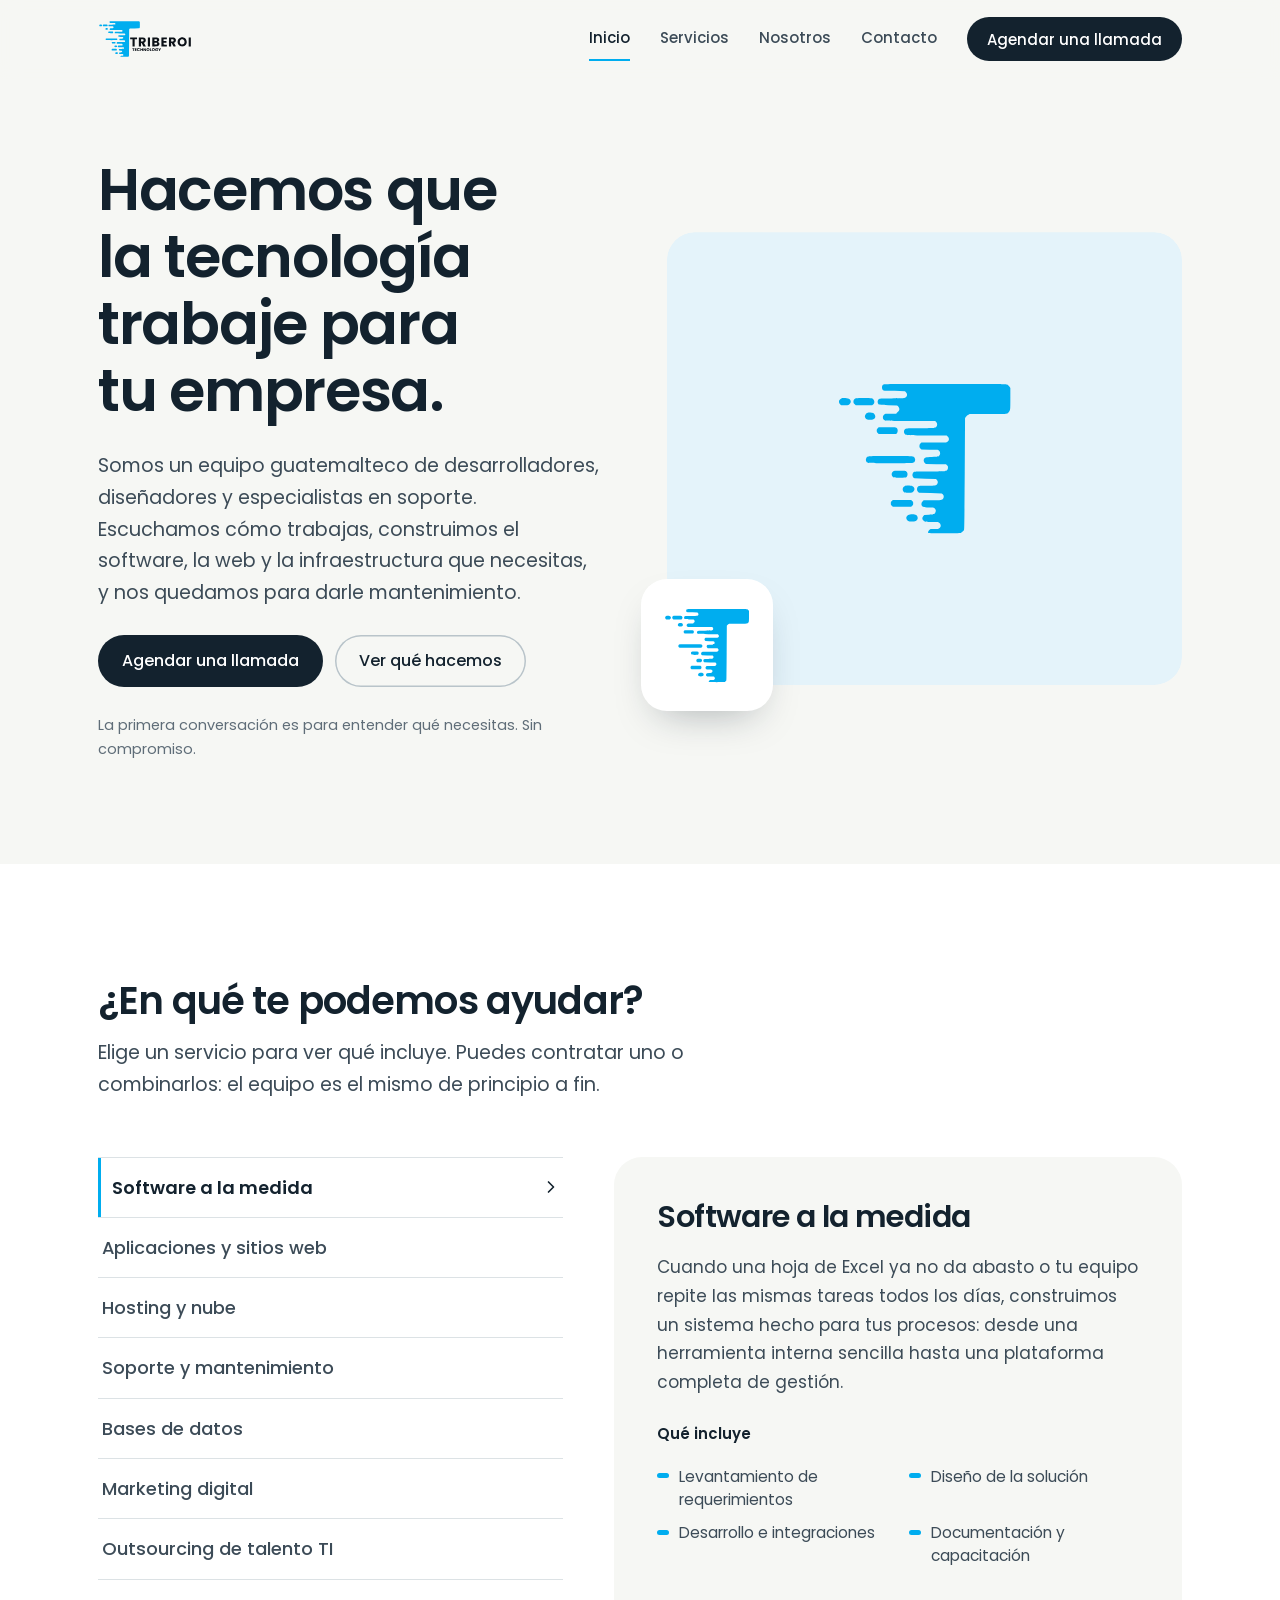
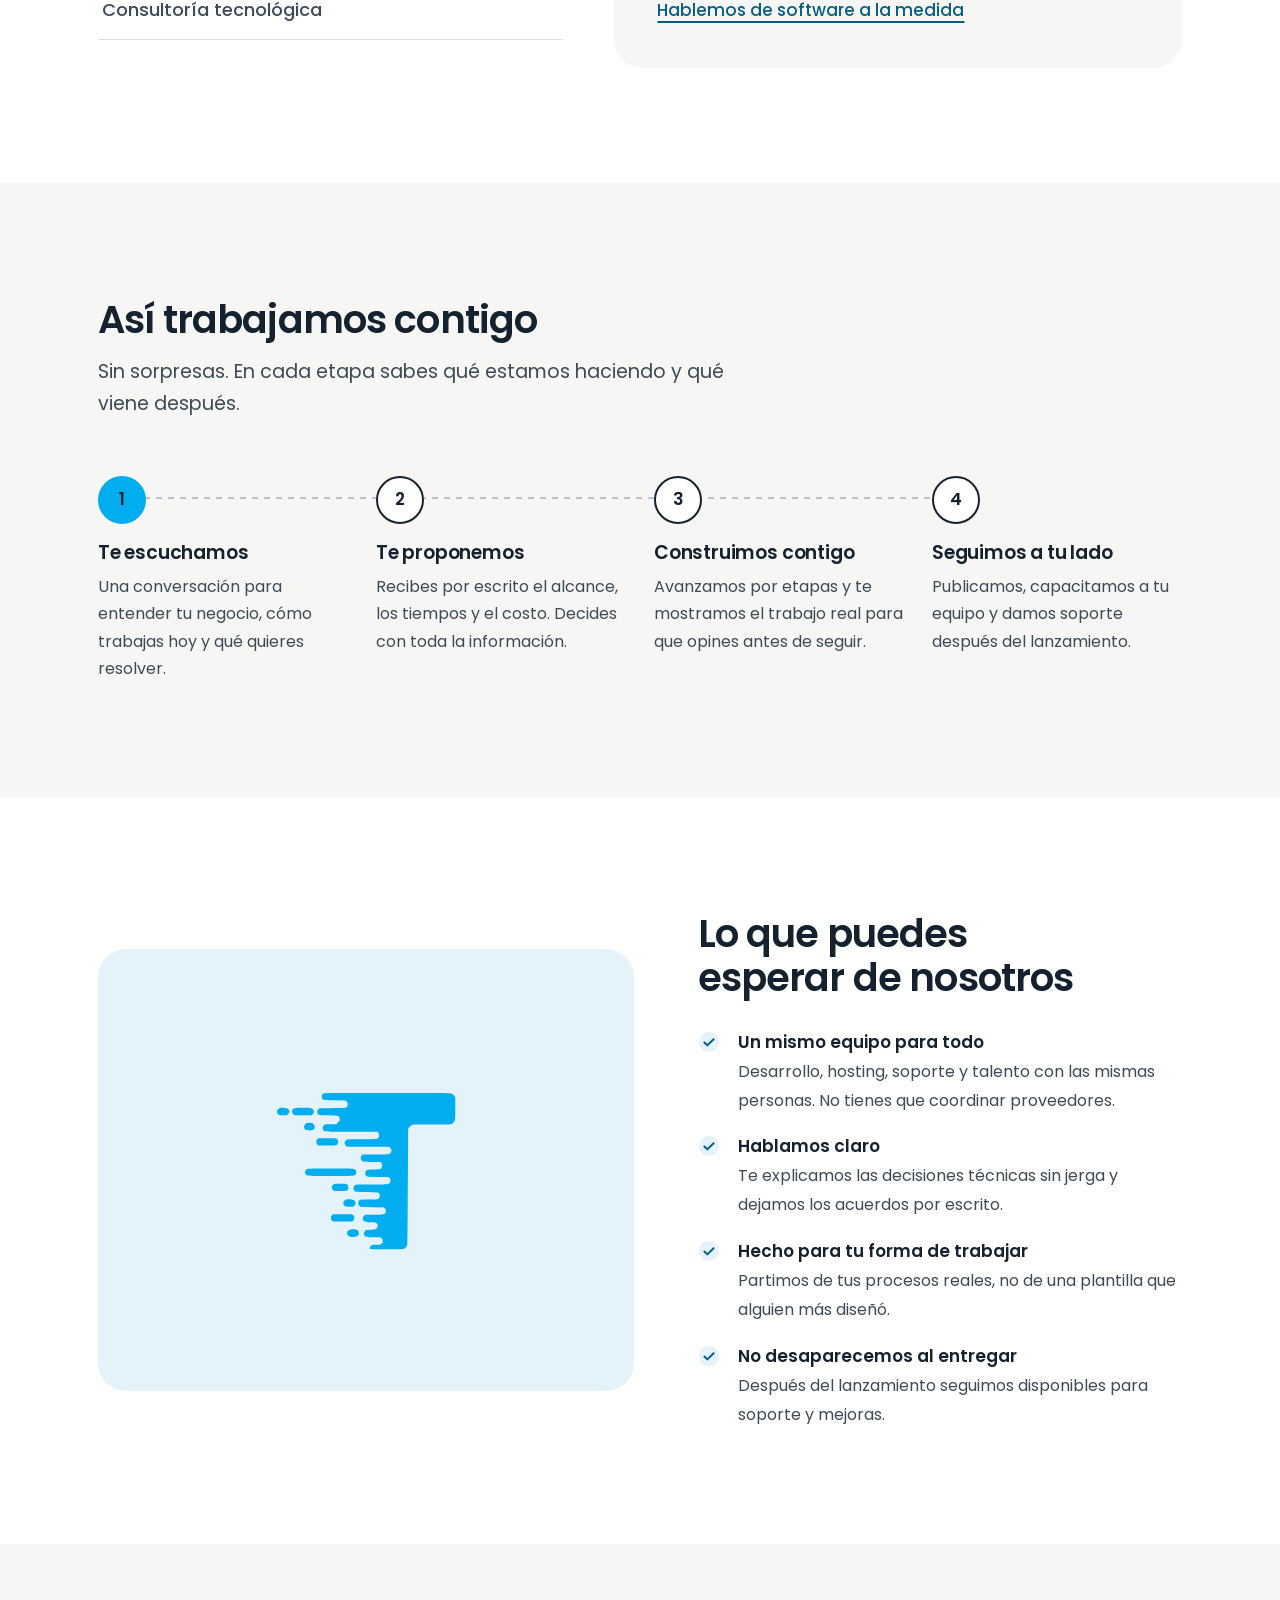
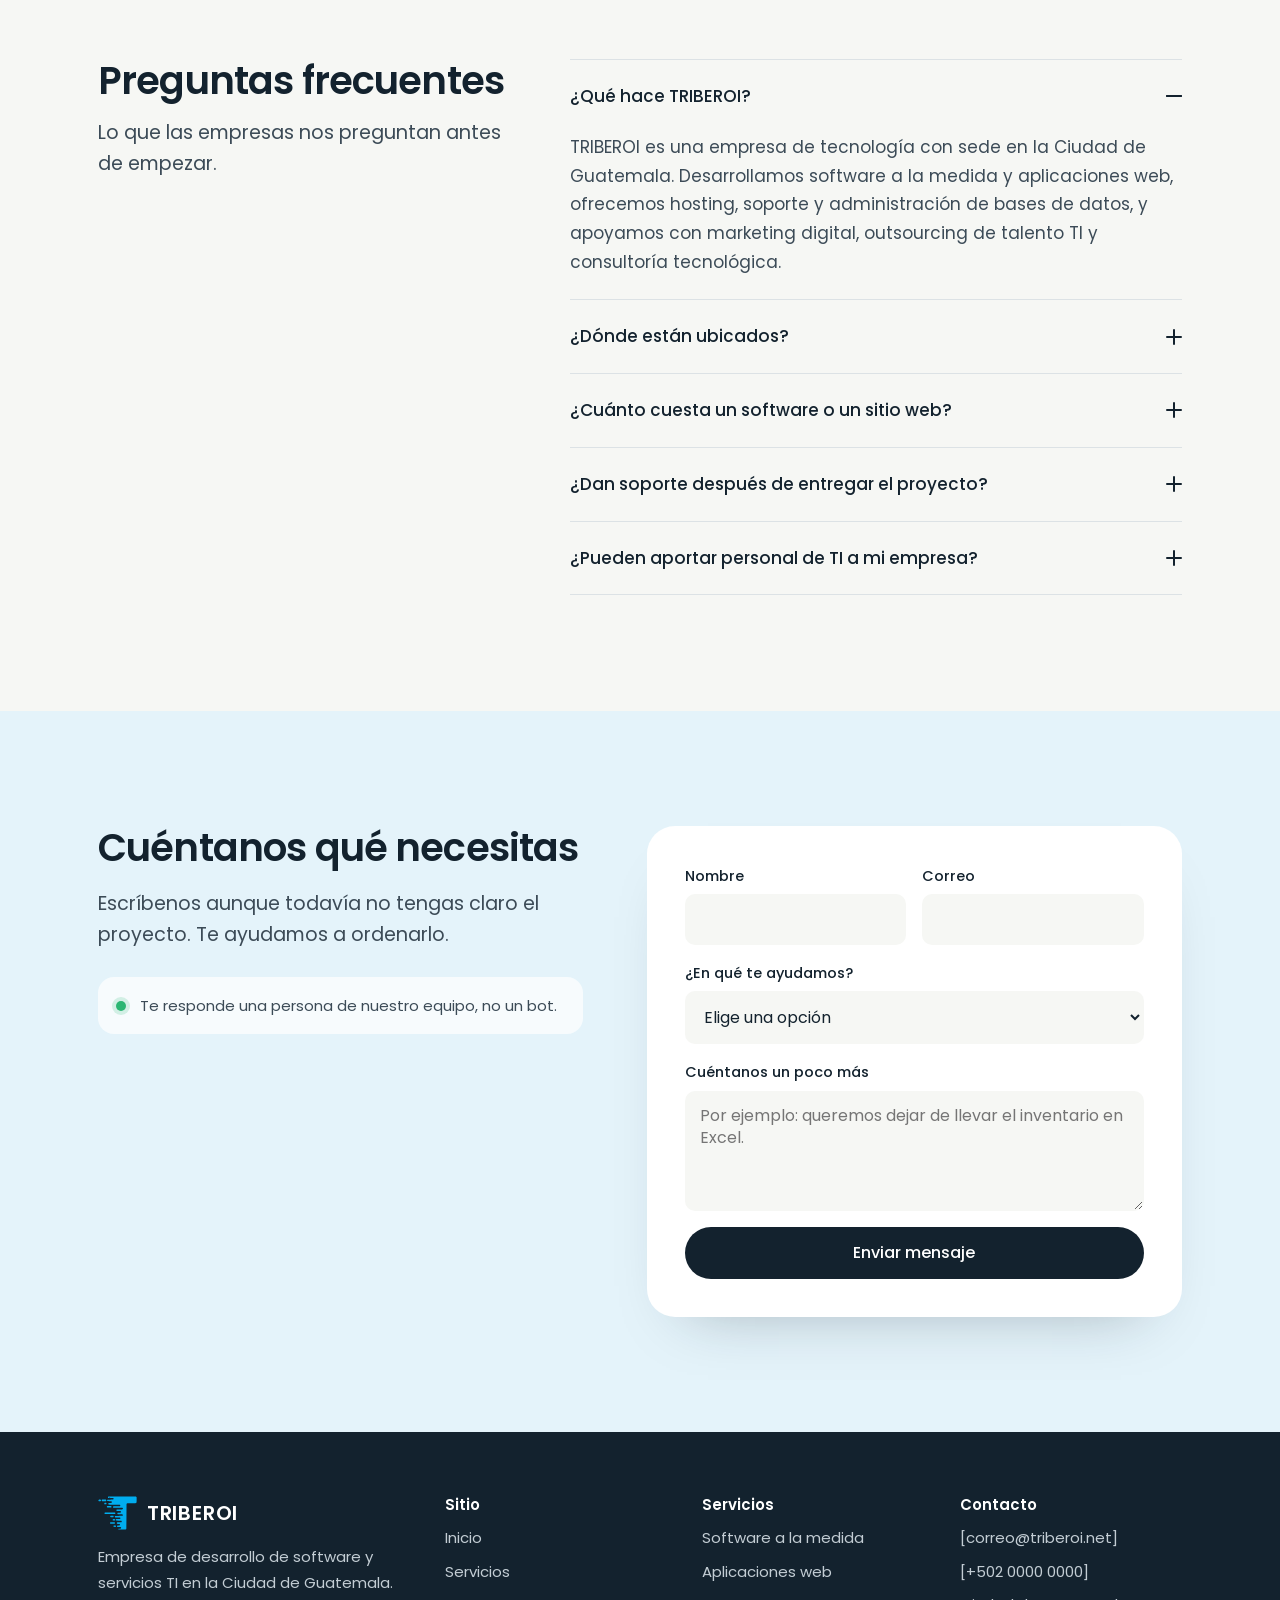
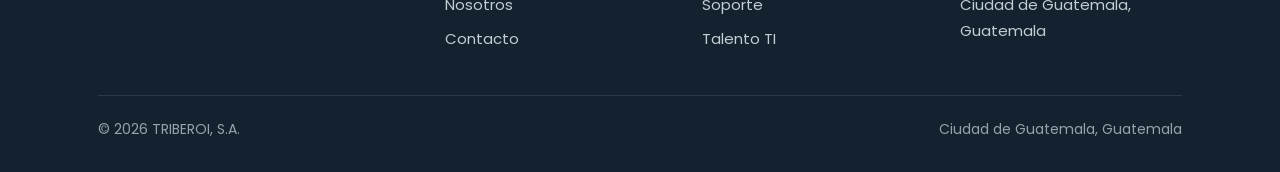
==== index.html @ c134e934 "Sitio TRIBEROI v4 Co-Authored-By: Claude Opus 5.5 <noreply@anthropic.com> Claude-Session: https://cl" ====
<!doctype html>
<html lang="es-GT">
<head>
<meta charset="utf-8">
<meta name="viewport" content="width=device-width, initial-scale=1, viewport-fit=cover">
<title>TRIBEROI | Desarrollo de software y servicios TI en Guatemala</title>
<meta name="description" content="TRIBEROI es una empresa de tecnología en Guatemala: software a la medida, aplicaciones y sitios web, hosting, soporte, bases de datos, marketing digital y talento TI.">
<link rel="canonical" href="https://www.triberoi.net/">
<meta name="robots" content="index, follow, max-image-preview:large">
<meta name="geo.region" content="GT-GU"><meta name="geo.placename" content="Ciudad de Guatemala">
<meta property="og:type" content="website"><meta property="og:locale" content="es_GT"><meta property="og:site_name" content="TRIBEROI Technology">
<meta property="og:title" content="TRIBEROI | Desarrollo de software y servicios TI en Guatemala"><meta property="og:description" content="TRIBEROI es una empresa de tecnología en Guatemala: software a la medida, aplicaciones y sitios web, hosting, soporte, bases de datos, marketing digital y talento TI."><meta property="og:url" content="https://www.triberoi.net/">
<meta property="og:image" content="https://www.triberoi.net/assets/simbolo.svg">
<meta name="twitter:card" content="summary_large_image">
<meta name="theme-color" content="#F6F7F4">
<link rel="icon" type="image/svg+xml" href="/assets/simbolo.svg">
<link rel="preconnect" href="https://fonts.googleapis.com"><link rel="preconnect" href="https://fonts.gstatic.com" crossorigin>
<link href="https://fonts.googleapis.com/css2?family=Poppins:wght@400;500;600&display=swap" rel="stylesheet">
<link rel="stylesheet" href="/assets/styles.css">
<script type="application/ld+json">
{"@context":"https://schema.org","@graph":[{"@type":["Organization","ProfessionalService"],"@id":"https://www.triberoi.net/#organizacion","name":"TRIBEROI Technology","legalName":"TRIBEROI, S.A.","url":"https://www.triberoi.net/","logo":"https://www.triberoi.net/assets/simbolo.svg","description":"Empresa guatemalteca de tecnología: desarrollo de software a la medida, aplicaciones y sitios web, hosting, soporte, bases de datos, marketing digital, outsourcing de talento TI y consultoría tecnológica.","foundingDate":"2026-04-28","address":{"@type":"PostalAddress","addressLocality":"Ciudad de Guatemala","addressRegion":"Guatemala","addressCountry":"GT"},"geo":{"@type":"GeoCoordinates","latitude":14.6349,"longitude":-90.5069},"areaServed":[{"@type":"Country","name":"Guatemala"}],"knowsLanguage":["es","en"],"hasOfferCatalog":{"@type":"OfferCatalog","name":"Servicios de tecnología","itemListElement":[{"@type":"Offer","itemOffered":{"@type":"Service","name":"Software a la medida","url":"https://www.triberoi.net/servicios#software","areaServed":"GT"}},{"@type":"Offer","itemOffered":{"@type":"Service","name":"Aplicaciones y sitios web","url":"https://www.triberoi.net/servicios#web","areaServed":"GT"}},{"@type":"Offer","itemOffered":{"@type":"Service","name":"Hosting y nube","url":"https://www.triberoi.net/servicios#hosting","areaServed":"GT"}},{"@type":"Offer","itemOffered":{"@type":"Service","name":"Soporte y mantenimiento","url":"https://www.triberoi.net/servicios#soporte","areaServed":"GT"}},{"@type":"Offer","itemOffered":{"@type":"Service","name":"Bases de datos","url":"https://www.triberoi.net/servicios#datos","areaServed":"GT"}},{"@type":"Offer","itemOffered":{"@type":"Service","name":"Marketing digital","url":"https://www.triberoi.net/servicios#marketing","areaServed":"GT"}},{"@type":"Offer","itemOffered":{"@type":"Service","name":"Outsourcing de talento TI","url":"https://www.triberoi.net/servicios#talento","areaServed":"GT"}},{"@type":"Offer","itemOffered":{"@type":"Service","name":"Consultoría tecnológica","url":"https://www.triberoi.net/servicios#consultoria","areaServed":"GT"}}]}},{"@type":"WebSite","@id":"https://www.triberoi.net/#sitio","url":"https://www.triberoi.net/","name":"TRIBEROI Technology","inLanguage":"es-GT","publisher":{"@id":"https://www.triberoi.net/#organizacion"}},{"@type":"FAQPage","mainEntity":[{"@type":"Question","name":"¿Qué hace TRIBEROI?","acceptedAnswer":{"@type":"Answer","text":"TRIBEROI es una empresa de tecnología con sede en la Ciudad de Guatemala. Desarrollamos software a la medida y aplicaciones web, ofrecemos hosting, soporte y administración de bases de datos, y apoyamos con marketing digital, outsourcing de talento TI y consultoría tecnológica."}},{"@type":"Question","name":"¿Dónde están ubicados?","acceptedAnswer":{"@type":"Answer","text":"Nuestra sede está en la Ciudad de Guatemala. Trabajamos de forma presencial y remota."}},{"@type":"Question","name":"¿Cuánto cuesta un software o un sitio web?","acceptedAnswer":{"@type":"Answer","text":"Depende de lo que necesites. Después de una primera conversación te enviamos una propuesta por escrito con alcance, tiempos y costo, antes de empezar cualquier trabajo."}},{"@type":"Question","name":"¿Dan soporte después de entregar el proyecto?","acceptedAnswer":{"@type":"Answer","text":"Sí. Ofrecemos soporte técnico, actualizaciones de seguridad, corrección de errores y mejoras continuas después del lanzamiento."}},{"@type":"Question","name":"¿Pueden aportar personal de TI a mi empresa?","acceptedAnswer":{"@type":"Answer","text":"Sí. Reclutamos, capacitamos y administramos profesionales de tecnología que se integran a tu equipo, por proyecto o de forma continua."}}]}]}
</script>
</head>
<body>
<a class="skip" href="#contenido">Saltar al contenido</a>
<header class="top">
  <div class="wrap">
    <a class="brand" href="/" aria-label="TRIBEROI, ir al inicio"><img src="/assets/logo.svg" alt="TRIBEROI Technology" width="101" height="38"></a>
    <button class="menu-btn" id="menuBtn" aria-expanded="false" aria-controls="nav" aria-label="Abrir menú"><svg width="22" height="22" viewBox="0 0 24 24" fill="none" stroke="currentColor" stroke-width="2" stroke-linecap="round" aria-hidden="true"><line x1="3" y1="7" x2="21" y2="7"/><line x1="3" y1="12" x2="21" y2="12"/><line x1="3" y1="17" x2="21" y2="17"/></svg></button>
    <nav class="nav" id="nav" aria-label="Principal">
      <a href="/" aria-current="page">Inicio</a><a href="/servicios">Servicios</a><a href="/nosotros">Nosotros</a><a href="/contacto">Contacto</a>
      <a class="btn btn-ink" href="/contacto">Agendar una llamada</a>
    </nav>
  </div>
</header>
<main id="contenido">

<section class="hero">
  <div class="wrap">
    <div class="hero-copy">
      <h1>Hacemos que la tecnología trabaje para tu empresa.</h1>
      <p class="lead">Somos un equipo guatemalteco de desarrolladores, diseñadores y especialistas en soporte. Escuchamos cómo trabajas, construimos el software, la web y la infraestructura que necesitas, y nos quedamos para darle mantenimiento.</p>
      <div class="actions"><a class="btn btn-ink" href="/contacto">Agendar una llamada</a><a class="btn btn-ghost" href="#servicios">Ver qué hacemos</a></div>
      <p class="hero-note">La primera conversación es para entender qué necesitas. Sin compromiso.</p>
    </div>
    <div class="hero-visual">
      <div class="photo"><img src="https://unsplash.com/photos/YyJNda7nsPo/download?w=1400" alt="Equipo de trabajo conversando alrededor de una mesa en una oficina" width="1400" height="1232" fetchpriority="high"></div>
      <div class="badge-t" aria-hidden="true"><img src="/assets/simbolo.svg" alt="" width="86" height="75"></div>
    </div>
  </div>
</section>

<section class="white" id="servicios">
  <div class="wrap">
    <div class="sec-head"><h2>¿En qué te podemos ayudar?</h2><p class="lead">Elige un servicio para ver qué incluye. Puedes contratar uno o combinarlos: el equipo es el mismo de principio a fin.</p></div>
    <div class="explorer">
      <ul class="svc-list" role="tablist" aria-label="Servicios" aria-orientation="vertical"><li><button role="tab" id="tab-software" aria-controls="panel-software" aria-selected="true" tabindex="0">Software a la medida<svg class="chev" viewBox="0 0 24 24" fill="none" stroke="currentColor" stroke-width="2" stroke-linecap="round" stroke-linejoin="round" aria-hidden="true"><polyline points="9 6 15 12 9 18"/></svg></button></li><li><button role="tab" id="tab-web" aria-controls="panel-web" aria-selected="false" tabindex="-1">Aplicaciones y sitios web<svg class="chev" viewBox="0 0 24 24" fill="none" stroke="currentColor" stroke-width="2" stroke-linecap="round" stroke-linejoin="round" aria-hidden="true"><polyline points="9 6 15 12 9 18"/></svg></button></li><li><button role="tab" id="tab-hosting" aria-controls="panel-hosting" aria-selected="false" tabindex="-1">Hosting y nube<svg class="chev" viewBox="0 0 24 24" fill="none" stroke="currentColor" stroke-width="2" stroke-linecap="round" stroke-linejoin="round" aria-hidden="true"><polyline points="9 6 15 12 9 18"/></svg></button></li><li><button role="tab" id="tab-soporte" aria-controls="panel-soporte" aria-selected="false" tabindex="-1">Soporte y mantenimiento<svg class="chev" viewBox="0 0 24 24" fill="none" stroke="currentColor" stroke-width="2" stroke-linecap="round" stroke-linejoin="round" aria-hidden="true"><polyline points="9 6 15 12 9 18"/></svg></button></li><li><button role="tab" id="tab-datos" aria-controls="panel-datos" aria-selected="false" tabindex="-1">Bases de datos<svg class="chev" viewBox="0 0 24 24" fill="none" stroke="currentColor" stroke-width="2" stroke-linecap="round" stroke-linejoin="round" aria-hidden="true"><polyline points="9 6 15 12 9 18"/></svg></button></li><li><button role="tab" id="tab-marketing" aria-controls="panel-marketing" aria-selected="false" tabindex="-1">Marketing digital<svg class="chev" viewBox="0 0 24 24" fill="none" stroke="currentColor" stroke-width="2" stroke-linecap="round" stroke-linejoin="round" aria-hidden="true"><polyline points="9 6 15 12 9 18"/></svg></button></li><li><button role="tab" id="tab-talento" aria-controls="panel-talento" aria-selected="false" tabindex="-1">Outsourcing de talento TI<svg class="chev" viewBox="0 0 24 24" fill="none" stroke="currentColor" stroke-width="2" stroke-linecap="round" stroke-linejoin="round" aria-hidden="true"><polyline points="9 6 15 12 9 18"/></svg></button></li><li><button role="tab" id="tab-consultoria" aria-controls="panel-consultoria" aria-selected="false" tabindex="-1">Consultoría tecnológica<svg class="chev" viewBox="0 0 24 24" fill="none" stroke="currentColor" stroke-width="2" stroke-linecap="round" stroke-linejoin="round" aria-hidden="true"><polyline points="9 6 15 12 9 18"/></svg></button></li></ul>
      <div><div class="svc-panel" role="tabpanel" id="panel-software" aria-labelledby="tab-software">
          <h3>Software a la medida</h3><p>Cuando una hoja de Excel ya no da abasto o tu equipo repite las mismas tareas todos los días, construimos un sistema hecho para tus procesos: desde una herramienta interna sencilla hasta una plataforma completa de gestión.</p>
          <p class="inc-title">Qué incluye</p><ul><li>Levantamiento de requerimientos</li><li>Diseño de la solución</li><li>Desarrollo e integraciones</li><li>Documentación y capacitación</li></ul>
          <p class="panel-foot"><a class="textlink" href="/contacto?servicio=software">Hablemos de software a la medida</a></p>
        </div><div class="svc-panel" role="tabpanel" id="panel-web" aria-labelledby="tab-web" hidden>
          <h3>Aplicaciones y sitios web</h3><p>Diseñamos y desarrollamos sitios corporativos, portales para tus clientes y aplicaciones web que se ven bien en cualquier dispositivo y que tu equipo puede actualizar sin depender de nadie.</p>
          <p class="inc-title">Qué incluye</p><ul><li>Diseño de experiencia e interfaz</li><li>Sitios corporativos y landing pages</li><li>Portales y aplicaciones web</li><li>Velocidad y SEO técnico</li></ul>
          <p class="panel-foot"><a class="textlink" href="/contacto?servicio=web">Hablemos de tu sitio o aplicación</a></p>
        </div><div class="svc-panel" role="tabpanel" id="panel-hosting" aria-labelledby="tab-hosting" hidden>
          <h3>Hosting y nube</h3><p>Nos encargamos de que tu sitio y tus sistemas estén siempre disponibles: los alojamos en infraestructura confiable, hacemos respaldos automáticos y vigilamos que todo funcione.</p>
          <p class="inc-title">Qué incluye</p><ul><li>Hosting de sitios y aplicaciones</li><li>Dominios y certificados SSL</li><li>Respaldos programados</li><li>Monitoreo de disponibilidad</li></ul>
          <p class="panel-foot"><a class="textlink" href="/contacto?servicio=hosting">Hablemos de hosting y nube</a></p>
        </div><div class="svc-panel" role="tabpanel" id="panel-soporte" aria-labelledby="tab-soporte" hidden>
          <h3>Soporte y mantenimiento</h3><p>Mantenemos tu tecnología al día y resolvemos los problemas antes de que frenen tu operación. Cuando nos escribes, te contesta una persona que ya conoce tu sistema.</p>
          <p class="inc-title">Qué incluye</p><ul><li>Soporte técnico</li><li>Actualizaciones de seguridad</li><li>Corrección de errores</li><li>Mejoras continuas</li></ul>
          <p class="panel-foot"><a class="textlink" href="/contacto?servicio=soporte">Hablemos de soporte y mantenimiento</a></p>
        </div><div class="svc-panel" role="tabpanel" id="panel-datos" aria-labelledby="tab-datos" hidden>
          <h3>Bases de datos</h3><p>Diseñamos, migramos y cuidamos tus bases de datos para que la información de tu empresa esté completa, segura y lista cuando la necesitas.</p>
          <p class="inc-title">Qué incluye</p><ul><li>Diseño y modelado</li><li>Migraciones</li><li>Optimización de rendimiento</li><li>Respaldos y control de acceso</li></ul>
          <p class="panel-foot"><a class="textlink" href="/contacto?servicio=datos">Hablemos de bases de datos</a></p>
        </div><div class="svc-panel" role="tabpanel" id="panel-marketing" aria-labelledby="tab-marketing" hidden>
          <h3>Marketing digital</h3><p>Te ayudamos a que tu empresa se vea y se encuentre en internet: definimos la estrategia, lanzamos campañas en redes y buscadores, y medimos qué funciona.</p>
          <p class="inc-title">Qué incluye</p><ul><li>Estrategia digital</li><li>Campañas en redes y buscadores</li><li>Medición y analítica</li><li>Contenido para web y redes</li></ul>
          <p class="panel-foot"><a class="textlink" href="/contacto?servicio=marketing">Hablemos de marketing digital</a></p>
        </div><div class="svc-panel" role="tabpanel" id="panel-talento" aria-labelledby="tab-talento" hidden>
          <h3>Outsourcing de talento TI</h3><p>Si necesitas más manos técnicas, reclutamos, capacitamos y administramos profesionales de TI que trabajan con tu equipo, por proyecto o de forma continua.</p>
          <p class="inc-title">Qué incluye</p><ul><li>Reclutamiento y selección</li><li>Contratación y administración</li><li>Equipos dedicados por proyecto</li><li>Capacitación técnica</li></ul>
          <p class="panel-foot"><a class="textlink" href="/contacto?servicio=talento">Hablemos de talento TI</a></p>
        </div><div class="svc-panel" role="tabpanel" id="panel-consultoria" aria-labelledby="tab-consultoria" hidden>
          <h3>Consultoría tecnológica</h3><p>Antes de comprar una herramienta o arrancar un proyecto, revisamos contigo cómo estás hoy y te recomendamos la ruta que más conviene a tu negocio, sin venderte lo que no necesitas.</p>
          <p class="inc-title">Qué incluye</p><ul><li>Diagnóstico tecnológico</li><li>Hoja de ruta</li><li>Selección de herramientas</li><li>Acompañamiento en la implementación</li></ul>
          <p class="panel-foot"><a class="textlink" href="/contacto?servicio=consultoria">Hablemos de consultoría tecnológica</a></p>
        </div></div>
    </div>
  </div>
</section>

<section>
  <div class="wrap">
    <div class="sec-head"><h2>Así trabajamos contigo</h2><p class="lead">Sin sorpresas. En cada etapa sabes qué estamos haciendo y qué viene después.</p></div>
    <ol class="steps">
      <li><h3>Te escuchamos</h3><p>Una conversación para entender tu negocio, cómo trabajas hoy y qué quieres resolver.</p></li>
      <li><h3>Te proponemos</h3><p>Recibes por escrito el alcance, los tiempos y el costo. Decides con toda la información.</p></li>
      <li><h3>Construimos contigo</h3><p>Avanzamos por etapas y te mostramos el trabajo real para que opines antes de seguir.</p></li>
      <li><h3>Seguimos a tu lado</h3><p>Publicamos, capacitamos a tu equipo y damos soporte después del lanzamiento.</p></li>
    </ol>
  </div>
</section>

<section class="white">
  <div class="wrap people">
    <div class="photo"><img src="https://unsplash.com/photos/s8PUvwNMqfw/download?w=1400" alt="Personas trabajando juntas con sus laptops en una mesa" width="1400" height="1155" loading="lazy"></div>
    <div class="promise">
      <h2>Lo que puedes esperar de nosotros</h2>
      <ul>
        <li><svg width="22" height="22" viewBox="0 0 24 24" fill="none" aria-hidden="true"><circle cx="12" cy="12" r="11" fill="#E4F3FA"/><path d="M7 12.5l3.2 3.2L17 9" stroke="#075E83" stroke-width="2.2" stroke-linecap="round" stroke-linejoin="round"/></svg><div><b>Un mismo equipo para todo</b><span>Desarrollo, hosting, soporte y talento con las mismas personas. No tienes que coordinar proveedores.</span></div></li>
        <li><svg width="22" height="22" viewBox="0 0 24 24" fill="none" aria-hidden="true"><circle cx="12" cy="12" r="11" fill="#E4F3FA"/><path d="M7 12.5l3.2 3.2L17 9" stroke="#075E83" stroke-width="2.2" stroke-linecap="round" stroke-linejoin="round"/></svg><div><b>Hablamos claro</b><span>Te explicamos las decisiones técnicas sin jerga y dejamos los acuerdos por escrito.</span></div></li>
        <li><svg width="22" height="22" viewBox="0 0 24 24" fill="none" aria-hidden="true"><circle cx="12" cy="12" r="11" fill="#E4F3FA"/><path d="M7 12.5l3.2 3.2L17 9" stroke="#075E83" stroke-width="2.2" stroke-linecap="round" stroke-linejoin="round"/></svg><div><b>Hecho para tu forma de trabajar</b><span>Partimos de tus procesos reales, no de una plantilla que alguien más diseñó.</span></div></li>
        <li><svg width="22" height="22" viewBox="0 0 24 24" fill="none" aria-hidden="true"><circle cx="12" cy="12" r="11" fill="#E4F3FA"/><path d="M7 12.5l3.2 3.2L17 9" stroke="#075E83" stroke-width="2.2" stroke-linecap="round" stroke-linejoin="round"/></svg><div><b>No desaparecemos al entregar</b><span>Después del lanzamiento seguimos disponibles para soporte y mejoras.</span></div></li>
      </ul>
    </div>
  </div>
</section>

<section>
  <div class="wrap faq">
    <div class="sec-head" style="margin-bottom:0"><h2>Preguntas frecuentes</h2><p class="lead">Lo que las empresas nos preguntan antes de empezar.</p></div>
    <div class="faq-list"><details open><summary>¿Qué hace TRIBEROI?<span class="pm" aria-hidden="true"></span></summary><p>TRIBEROI es una empresa de tecnología con sede en la Ciudad de Guatemala. Desarrollamos software a la medida y aplicaciones web, ofrecemos hosting, soporte y administración de bases de datos, y apoyamos con marketing digital, outsourcing de talento TI y consultoría tecnológica.</p></details><details><summary>¿Dónde están ubicados?<span class="pm" aria-hidden="true"></span></summary><p>Nuestra sede está en la Ciudad de Guatemala. Trabajamos de forma presencial y remota.</p></details><details><summary>¿Cuánto cuesta un software o un sitio web?<span class="pm" aria-hidden="true"></span></summary><p>Depende de lo que necesites. Después de una primera conversación te enviamos una propuesta por escrito con alcance, tiempos y costo, antes de empezar cualquier trabajo.</p></details><details><summary>¿Dan soporte después de entregar el proyecto?<span class="pm" aria-hidden="true"></span></summary><p>Sí. Ofrecemos soporte técnico, actualizaciones de seguridad, corrección de errores y mejoras continuas después del lanzamiento.</p></details><details><summary>¿Pueden aportar personal de TI a mi empresa?<span class="pm" aria-hidden="true"></span></summary><p>Sí. Reclutamos, capacitamos y administramos profesionales de tecnología que se integran a tu equipo, por proyecto o de forma continua.</p></details></div>
  </div>
</section>

<section class="skyband">
  <div class="wrap contact">
    <div class="contact-copy">
      <h2>Cuéntanos qué necesitas</h2>
      <p class="lead">Escríbenos aunque todavía no tengas claro el proyecto. Te ayudamos a ordenarlo.</p>
      <div class="person-note"><i class="dot" aria-hidden="true"></i><span>Te responde una persona de nuestro equipo, no un bot.</span></div>
    </div>
    <form data-form novalidate>
      <div class="field"><label for="h-nombre">Nombre</label><input id="h-nombre" name="nombre" type="text" autocomplete="name" required></div>
      <div class="field"><label for="h-correo">Correo</label><input id="h-correo" name="correo" type="email" autocomplete="email" required></div>
      
      <div class="field full"><label for="h-servicio">¿En qué te ayudamos?</label><select id="h-servicio" name="servicio"><option value="">Elige una opción</option><option value="software">Software a la medida</option><option value="web">Aplicaciones y sitios web</option><option value="hosting">Hosting y nube</option><option value="soporte">Soporte y mantenimiento</option><option value="datos">Bases de datos</option><option value="marketing">Marketing digital</option><option value="talento">Outsourcing de talento TI</option><option value="consultoria">Consultoría tecnológica</option><option value="otro">Aún no lo sé</option></select></div>
      <div class="field full"><label for="h-msg">Cuéntanos un poco más</label><textarea id="h-msg" name="mensaje" placeholder="Por ejemplo: queremos dejar de llevar el inventario en Excel."></textarea></div>
      
      <button class="btn btn-ink" type="submit">Enviar mensaje</button>
    </form>
  </div>
</section>
</main>
<footer>
  <div class="wrap">
    <div class="foot">
      <div><p class="foot-brand"><img src="/assets/simbolo.svg" alt="" width="40" height="35"><span>TRIBEROI</span></p><p>Empresa de desarrollo de software y servicios TI en la Ciudad de Guatemala.</p></div>
      <div><h2>Sitio</h2><ul><li><a href="/">Inicio</a></li><li><a href="/servicios">Servicios</a></li><li><a href="/nosotros">Nosotros</a></li><li><a href="/contacto">Contacto</a></li></ul></div>
      <div><h2>Servicios</h2><ul><li><a href="/servicios#software">Software a la medida</a></li><li><a href="/servicios#web">Aplicaciones web</a></li><li><a href="/servicios#soporte">Soporte</a></li><li><a href="/servicios#talento">Talento TI</a></li></ul></div>
      <div><h2>Contacto</h2><ul><li>[correo@triberoi.net]</li><li>[+502 0000 0000]</li><li>Ciudad de Guatemala, Guatemala</li></ul></div>
    </div>
    <div class="legal"><span>© 2026 TRIBEROI, S.A.</span><span>Ciudad de Guatemala, Guatemala</span></div>
  </div>
</footer>
<script src="/assets/app.js" defer></script>
</body>
</html>
---- assets/styles.css ----
:root{
  --paper:#F6F7F4;
  --white:#FFFFFF;
  --ink:#13222E;
  --ink-2:#3C4B57;
  --muted:#5F6D78;
  --line:#DCE2E5;
  --sky:#E4F3FA;
  --cyan:#00ADEF;
  --deep:#075E83;
  --font:'Poppins',ui-sans-serif,system-ui,-apple-system,'Segoe UI',sans-serif;
  --max:1180px;
  --gut:clamp(20px,5vw,48px);
  --r-lg:28px;
  --r-md:16px;
  --r-sm:10px;
  --ease:cubic-bezier(.2,.7,.2,1);
  color-scheme:light;
}
*{box-sizing:border-box}
html{scroll-behavior:smooth}
body{margin:0;background:var(--paper);color:var(--ink);font-family:var(--font);font-size:17px;line-height:1.7;-webkit-font-smoothing:antialiased}
img{max-width:100%;display:block}
a{color:var(--deep);text-underline-offset:3px}
h1,h2,h3{margin:0;font-weight:600;line-height:1.14;letter-spacing:-0.022em;text-wrap:balance;color:var(--ink)}
h1{font-size:clamp(2.3rem,4.6vw,3.7rem)}
h2{font-size:clamp(1.75rem,3vw,2.5rem)}
h3{font-size:1.18rem;letter-spacing:-0.01em}
p{margin:0}
:focus-visible{outline:3px solid var(--cyan);outline-offset:3px;border-radius:6px}
.wrap{max-width:var(--max);margin-inline:auto;padding-inline:var(--gut)}
.lead{font-size:clamp(1.06rem,1.5vw,1.22rem);color:var(--ink-2);max-width:34em;line-height:1.65}
.muted{color:var(--muted)}
.skip{position:absolute;left:-999px;top:8px;background:var(--ink);color:#fff;padding:10px 14px;border-radius:8px;z-index:50}
.skip:focus{left:8px}
.top{position:sticky;top:env(safe-area-inset-top,0px);z-index:30;background:rgba(246,247,244,.92);backdrop-filter:blur(10px);-webkit-backdrop-filter:blur(10px);border-bottom:1px solid transparent;transition:border-color .3s}
.top.scrolled{border-bottom-color:var(--line)}
.top .wrap{display:flex;align-items:center;justify-content:space-between;gap:24px;height:78px}
.brand img{height:38px;width:auto}
.nav{display:flex;align-items:center;gap:30px}
.nav a{color:var(--ink-2);text-decoration:none;font-size:15px;font-weight:500;padding-block:8px;border-bottom:2px solid transparent}
.nav a:hover{color:var(--ink)}
.nav a[aria-current="page"]{color:var(--ink);border-bottom-color:var(--cyan)}
.menu-btn{display:none;width:44px;height:44px;border-radius:12px;border:1px solid var(--line);background:var(--white);color:var(--ink);align-items:center;justify-content:center;cursor:pointer}
@media (max-width:880px){
  .menu-btn{display:inline-flex}
  .nav{display:none;position:absolute;left:0;right:0;top:100%;flex-direction:column;align-items:stretch;gap:0;background:var(--paper);border-bottom:1px solid var(--line);padding:6px var(--gut) 20px}
  .nav.open{display:flex}
  .nav a{padding-block:14px;border-bottom:1px solid var(--line);font-size:17px}
  .nav a[aria-current="page"]{border-bottom-color:var(--line);color:var(--deep)}
  .nav .btn{margin-top:16px}
}
.btn{display:inline-flex;align-items:center;justify-content:center;min-height:52px;padding:0 24px;border-radius:999px;font:500 16px/1 var(--font);text-decoration:none;border:0;cursor:pointer;transition:background .2s,color .2s,transform .15s}
.btn:active{transform:scale(.98)}
.btn-ink{background:var(--ink);color:#fff}
.btn-ink:hover{background:#1F3546}
.btn-cyan{background:var(--cyan);color:var(--ink)}
.btn-cyan:hover{background:#33BEF2}
.btn-ghost{background:transparent;color:var(--ink);box-shadow:inset 0 0 0 1.5px #B9C4CA}
.btn-ghost:hover{box-shadow:inset 0 0 0 1.5px var(--ink)}
.nav .btn{min-height:44px;padding:0 20px;font-size:15px;color:#fff;border-bottom:0}
.textlink{font-weight:500;color:var(--deep);text-decoration:underline;text-decoration-thickness:1.5px;text-underline-offset:5px}
.textlink:hover{color:var(--ink)}
section{padding-block:clamp(72px,9vw,120px)}
.white{background:var(--white)}
.skyband{background:var(--sky)}
.sec-head{display:flex;flex-direction:column;gap:14px;max-width:640px;margin-bottom:clamp(36px,5vw,56px)}
.photo{position:relative;border-radius:var(--r-lg);overflow:hidden;background:var(--sky)}
.photo img{width:100%;height:100%;object-fit:cover}
.photo.noimg img{display:none}
.photo.noimg::before{content:"";position:absolute;inset:0;background:url(/assets/simbolo.svg) center/34% no-repeat}
.hero{padding-block:clamp(40px,6vw,80px) clamp(64px,8vw,104px)}
.hero .wrap{display:grid;grid-template-columns:minmax(0,1fr) minmax(0,1.02fr);gap:clamp(36px,5vw,72px);align-items:center}
.hero-copy{display:flex;flex-direction:column;gap:26px;min-width:0}
.hero .actions{display:flex;gap:12px;flex-wrap:wrap}
.hero-note{font-size:14.5px;color:var(--muted)}
.hero-visual{position:relative;min-width:0}
.hero-visual .photo{aspect-ratio:5/4.4;clip-path:inset(0 0 0 0 round var(--r-lg));animation:unveil 1.1s var(--ease) both}
.badge-t{position:absolute;left:-26px;bottom:-26px;width:132px;height:132px;border-radius:26px;background:var(--white);box-shadow:0 18px 40px -18px rgba(19,34,46,.35);display:flex;align-items:center;justify-content:center;overflow:hidden;animation:pop .7s var(--ease) .75s both}
.badge-t svg{width:86px;height:auto}
.badge-t .stream{transform-origin:right center;animation:stream .9s var(--ease) both}
.hero-tag{position:absolute;right:18px;top:18px;background:rgba(255,255,255,.94);border-radius:999px;padding:8px 14px;font-size:13.5px;font-weight:500;color:var(--ink);box-shadow:0 8px 20px -12px rgba(0,0,0,.4);animation:pop .6s var(--ease) 1s both}
@keyframes unveil{from{clip-path:inset(0 0 100% 0 round var(--r-lg))}to{clip-path:inset(0 0 0 0 round var(--r-lg))}}
@keyframes pop{from{opacity:0;transform:translateY(14px) scale(.96)}to{opacity:1;transform:none}}
@keyframes stream{from{transform:scaleX(0);opacity:0}to{transform:scaleX(1);opacity:1}}
@media (max-width:880px){.hero .wrap{grid-template-columns:1fr}.badge-t{left:16px;bottom:-22px;width:104px;height:104px;border-radius:22px}.badge-t svg{width:66px}}
.explorer{display:grid;grid-template-columns:minmax(0,.9fr) minmax(0,1.1fr);gap:clamp(28px,4vw,56px);align-items:start}
.svc-list{list-style:none;margin:0;padding:0;display:flex;flex-direction:column;border-top:1px solid var(--line)}
.svc-list button{width:100%;display:flex;justify-content:space-between;align-items:center;gap:16px;text-align:left;background:none;border:0;border-bottom:1px solid var(--line);padding:18px 4px;font:500 1.12rem/1.3 var(--font);color:var(--ink-2);cursor:pointer;transition:color .2s,padding .25s var(--ease)}
.svc-list button:hover{color:var(--ink)}
.svc-list button[aria-selected="true"]{color:var(--ink);padding-left:14px;font-weight:600;box-shadow:inset 3px 0 0 var(--cyan)}
.svc-list .chev{flex-shrink:0;width:20px;height:20px;opacity:0;transition:opacity .2s,transform .25s var(--ease)}
.svc-list button[aria-selected="true"] .chev{opacity:1;transform:translateX(2px)}
.svc-panel{position:sticky;top:104px;background:var(--paper);border-radius:var(--r-lg);padding:clamp(26px,3.4vw,44px);min-height:420px;display:flex;flex-direction:column;gap:18px}
.svc-panel[hidden]{display:none}
.svc-panel.enter{animation:fadein .35s var(--ease)}
.svc-panel h3{font-size:clamp(1.45rem,2.4vw,1.9rem);letter-spacing:-0.02em}
.svc-panel p{color:var(--ink-2)}
.svc-panel .inc-title{font-weight:600;font-size:15px;color:var(--ink);margin-top:6px}
.svc-panel ul{margin:0;padding:0;list-style:none;display:grid;grid-template-columns:repeat(2,minmax(0,1fr));gap:10px 22px}
.svc-panel li{position:relative;padding-left:22px;font-size:15.5px;color:var(--ink-2);line-height:1.5}
.svc-panel li::before{content:"";position:absolute;left:0;top:.55em;width:12px;height:5px;border-radius:3px;background:var(--cyan)}
.svc-panel .panel-foot{margin-top:auto;padding-top:10px}
@keyframes fadein{from{opacity:0;transform:translateY(6px)}to{opacity:1;transform:none}}
@media (max-width:900px){.explorer{grid-template-columns:1fr}.svc-panel{position:static;min-height:0}}
@media (max-width:520px){.svc-panel ul{grid-template-columns:1fr}}
.steps{list-style:none;margin:0;padding:0;display:grid;grid-template-columns:repeat(4,minmax(0,1fr));gap:28px;position:relative;counter-reset:s}
.steps::before{content:"";position:absolute;left:22px;right:calc((100% - 84px) / 4 - 22px);top:21px;height:2px;background:repeating-linear-gradient(90deg,#B9C4CA 0 6px,transparent 6px 12px)}
.steps li{position:relative;counter-increment:s;display:flex;flex-direction:column;gap:10px;min-width:0}
.steps li::before{content:counter(s);position:relative;display:flex;align-items:center;justify-content:center;width:44px;height:44px;border-radius:50%;background:var(--white);border:2px solid var(--ink);font-weight:600;color:var(--ink);margin-bottom:8px}
.steps li:first-child::before{background:var(--cyan);border-color:var(--cyan)}
.steps p{color:var(--ink-2);font-size:16px}
@media (max-width:900px){.steps{grid-template-columns:1fr 1fr}.steps::before{display:none}}
@media (max-width:520px){.steps{grid-template-columns:1fr}}
.people{display:grid;grid-template-columns:minmax(0,1.05fr) minmax(0,.95fr);gap:clamp(36px,5vw,80px);align-items:center}
.people .photo{aspect-ratio:4/3.3}
.promise{display:flex;flex-direction:column;gap:22px}
.promise ul{list-style:none;margin:6px 0 0;padding:0;display:flex;flex-direction:column;gap:18px}
.promise li{display:grid;grid-template-columns:28px 1fr;gap:12px}
.promise li svg{margin-top:3px}
.promise li b{display:block;font-weight:600;color:var(--ink)}
.promise li span{color:var(--ink-2);font-size:16px}
@media (max-width:900px){.people{grid-template-columns:1fr}}
.faq{display:grid;grid-template-columns:minmax(0,.8fr) minmax(0,1.2fr);gap:clamp(32px,5vw,80px)}
.faq-list{border-top:1px solid var(--line)}
.faq details{border-bottom:1px solid var(--line)}
.faq summary{list-style:none;cursor:pointer;display:flex;justify-content:space-between;align-items:center;gap:20px;padding-block:22px;font-weight:500;font-size:1.06rem}
.faq summary::-webkit-details-marker{display:none}
.faq summary .pm{position:relative;width:16px;height:16px;flex-shrink:0}
.faq summary .pm::before,.faq summary .pm::after{content:"";position:absolute;left:0;top:7px;width:16px;height:2px;background:var(--ink);border-radius:2px;transition:transform .25s var(--ease)}
.faq summary .pm::after{transform:rotate(90deg)}
.faq details[open] summary .pm::after{transform:rotate(0)}
.faq details p{padding-bottom:22px;color:var(--ink-2);max-width:40em}
@media (max-width:900px){.faq{grid-template-columns:1fr}}
.contact{display:grid;grid-template-columns:minmax(0,.95fr) minmax(0,1.05fr);gap:clamp(32px,5vw,80px);align-items:start}
.contact-copy{display:flex;flex-direction:column;gap:18px}
.person-note{display:flex;gap:14px;align-items:center;margin-top:8px;padding:16px 18px;background:rgba(255,255,255,.7);border-radius:var(--r-md)}
.person-note .dot{width:10px;height:10px;border-radius:50%;background:#2BB673;flex-shrink:0;box-shadow:0 0 0 4px rgba(43,182,115,.18)}
.person-note span{font-size:15px;color:var(--ink-2)}
form{display:grid;grid-template-columns:repeat(2,minmax(0,1fr));gap:16px;background:var(--white);border-radius:var(--r-lg);padding:clamp(22px,3vw,38px);box-shadow:0 30px 60px -40px rgba(19,34,46,.35)}
.field{display:flex;flex-direction:column;gap:6px;min-width:0}
.field.full{grid-column:1/-1}
label{font-size:14.5px;font-weight:500;color:var(--ink)}
input,select,textarea{font:400 16px/1.4 var(--font);color:var(--ink);background:var(--paper);border:1.5px solid transparent;border-radius:var(--r-sm);padding:13px 14px;width:100%;transition:border-color .2s,background .2s}
input:hover,select:hover,textarea:hover{border-color:var(--line)}
input:focus,select:focus,textarea:focus{outline:none;background:var(--white);border-color:var(--cyan)}
textarea{min-height:120px;resize:vertical}
.check{grid-column:1/-1;display:flex;gap:12px;align-items:flex-start;font-size:14px;font-weight:400;color:var(--muted);line-height:1.5}
.check input{width:20px;height:20px;margin:1px 0 0;flex-shrink:0;accent-color:var(--ink)}
form .btn{grid-column:1/-1}
.form-msg{grid-column:1/-1;font-size:15px;border-radius:var(--r-sm);padding:14px 16px}
.form-msg.ok{background:#E8F7EF;color:#14532D}
.form-msg.err{background:#FDECEC;color:#8A1C1C}
@media (max-width:900px){.contact{grid-template-columns:1fr}}
@media (max-width:540px){form{grid-template-columns:1fr}}
.ph{background:rgba(0,173,239,.14);border-radius:4px;padding:0 4px}
.page-intro{padding-block:clamp(48px,7vw,96px) clamp(40px,5vw,64px)}
.page-intro .wrap{display:flex;flex-direction:column;gap:20px}
.page-intro h1{max-width:15em}
.crumbs{font-size:14.5px;color:var(--muted)}
.crumbs a{color:var(--muted)}
.svc-rows{display:flex;flex-direction:column}
.svc-row{display:grid;grid-template-columns:minmax(0,1fr) minmax(0,1.15fr) minmax(0,1fr);gap:20px 44px;padding-block:44px;border-top:1px solid var(--line);scroll-margin-top:96px}
.svc-row:last-child{border-bottom:1px solid var(--line)}
.svc-row h2{font-size:1.5rem}
.svc-row p{color:var(--ink-2)}
.svc-row ul{margin:0;padding:0;list-style:none;display:flex;flex-direction:column;gap:8px}
.svc-row li{position:relative;padding-left:22px;color:var(--ink-2);font-size:15.5px;line-height:1.5}
.svc-row li::before{content:"";position:absolute;left:0;top:.55em;width:12px;height:5px;border-radius:3px;background:var(--cyan)}
.svc-row .textlink{display:inline-block;margin-top:14px;font-size:15px}
@media (max-width:900px){.svc-row{grid-template-columns:1fr}}
.split{display:grid;grid-template-columns:minmax(0,1fr) minmax(0,1fr);gap:clamp(32px,5vw,72px);align-items:center}
.split .photo{aspect-ratio:4/3.2}
@media (max-width:900px){.split{grid-template-columns:1fr}}
.mv{display:grid;grid-template-columns:repeat(2,minmax(0,1fr));gap:24px}
.mv div{background:var(--white);border-radius:var(--r-lg);padding:clamp(24px,3vw,40px);display:flex;flex-direction:column;gap:12px}
.mv h2{font-size:1.25rem;color:var(--deep)}
.mv p{font-size:1.18rem;line-height:1.55}
@media (max-width:760px){.mv{grid-template-columns:1fr}}
.values{display:grid;grid-template-columns:repeat(4,minmax(0,1fr));gap:28px}
.values div{display:flex;flex-direction:column;gap:8px}
.values p{color:var(--ink-2);font-size:16px}
@media (max-width:900px){.values{grid-template-columns:repeat(2,minmax(0,1fr))}}
@media (max-width:520px){.values{grid-template-columns:1fr}}
.facts{display:grid;grid-template-columns:repeat(4,minmax(0,1fr));gap:20px;margin:0}
.facts div{display:flex;flex-direction:column;gap:4px}
.facts dt{font-size:14px;color:var(--muted)}
.facts dd{margin:0;font-weight:600}
@media (max-width:760px){.facts{grid-template-columns:repeat(2,minmax(0,1fr))}}
.info{display:flex;flex-direction:column;margin-top:6px;border-top:1px solid var(--line)}
.info div{display:flex;flex-direction:column;padding-block:16px;border-bottom:1px solid var(--line)}
.info span:first-child{font-size:14px;color:var(--muted)}
.info span:last-child{font-weight:500}
.band .wrap{display:flex;justify-content:space-between;align-items:center;gap:24px 48px;flex-wrap:wrap}
.band .wrap > div{display:flex;flex-direction:column;gap:10px;max-width:620px}
footer{background:var(--ink);color:#C3CDD4;padding-block:64px 30px;font-size:15px}
.foot{display:grid;grid-template-columns:minmax(0,1.4fr) repeat(3,minmax(0,1fr));gap:36px}
.foot-brand{display:flex;align-items:center;gap:10px;margin:0 0 14px;font-weight:600;font-size:20px;letter-spacing:.04em;color:#fff}
.foot-brand img{height:34px;width:auto}
.foot h2{font-size:15px;color:#fff;margin:0 0 12px;letter-spacing:0}
.foot ul{list-style:none;margin:0;padding:0;display:flex;flex-direction:column;gap:8px}
.foot a{color:#C3CDD4;text-decoration:none}
.foot a:hover{color:#fff}
.legal{display:flex;justify-content:space-between;gap:12px;flex-wrap:wrap;border-top:1px solid #2A3B48;margin-top:44px;padding-top:22px;font-size:14px;color:#94A3AE}
.legal a{color:#94A3AE}
@media (max-width:900px){.foot{grid-template-columns:1fr 1fr}}
@media (max-width:520px){.foot{grid-template-columns:1fr}}
@media (prefers-reduced-motion:reduce){
  html{scroll-behavior:auto}
  *,*::before,*::after{animation:none!important;transition:none!important}
}
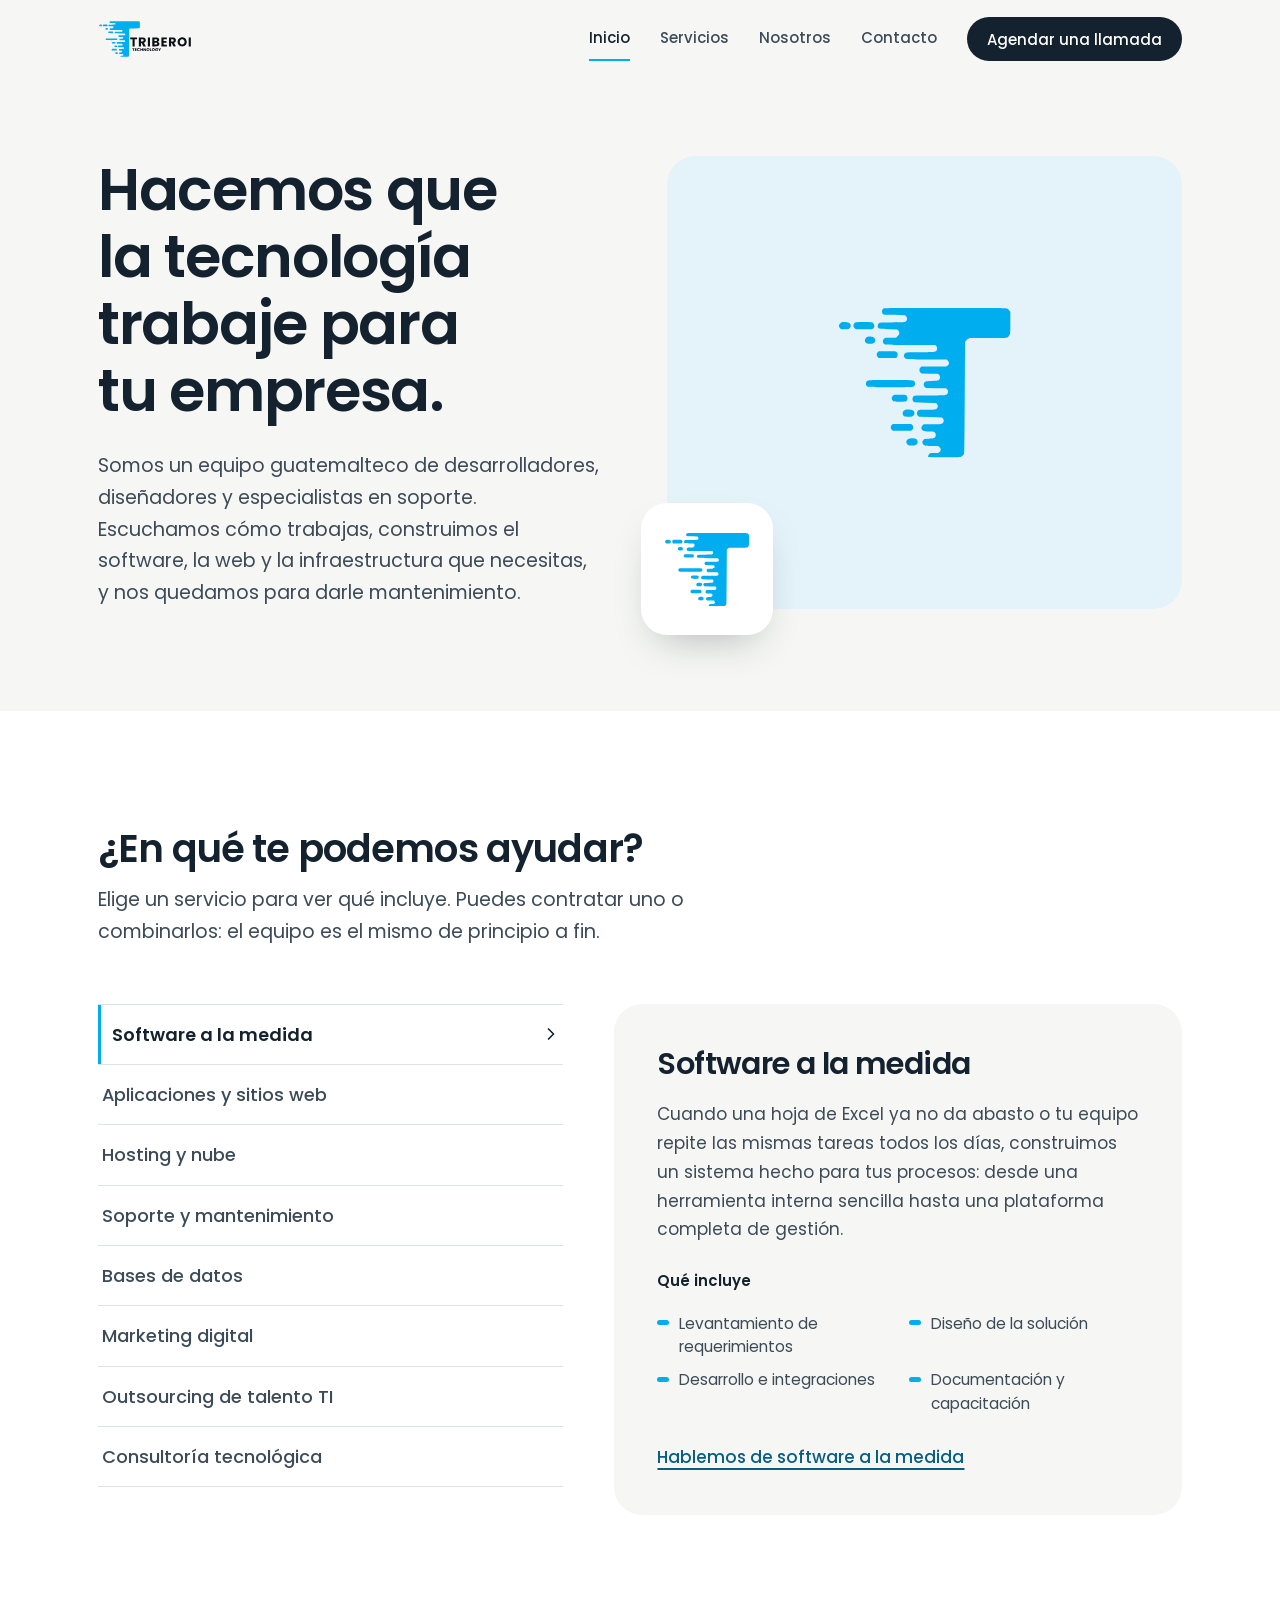
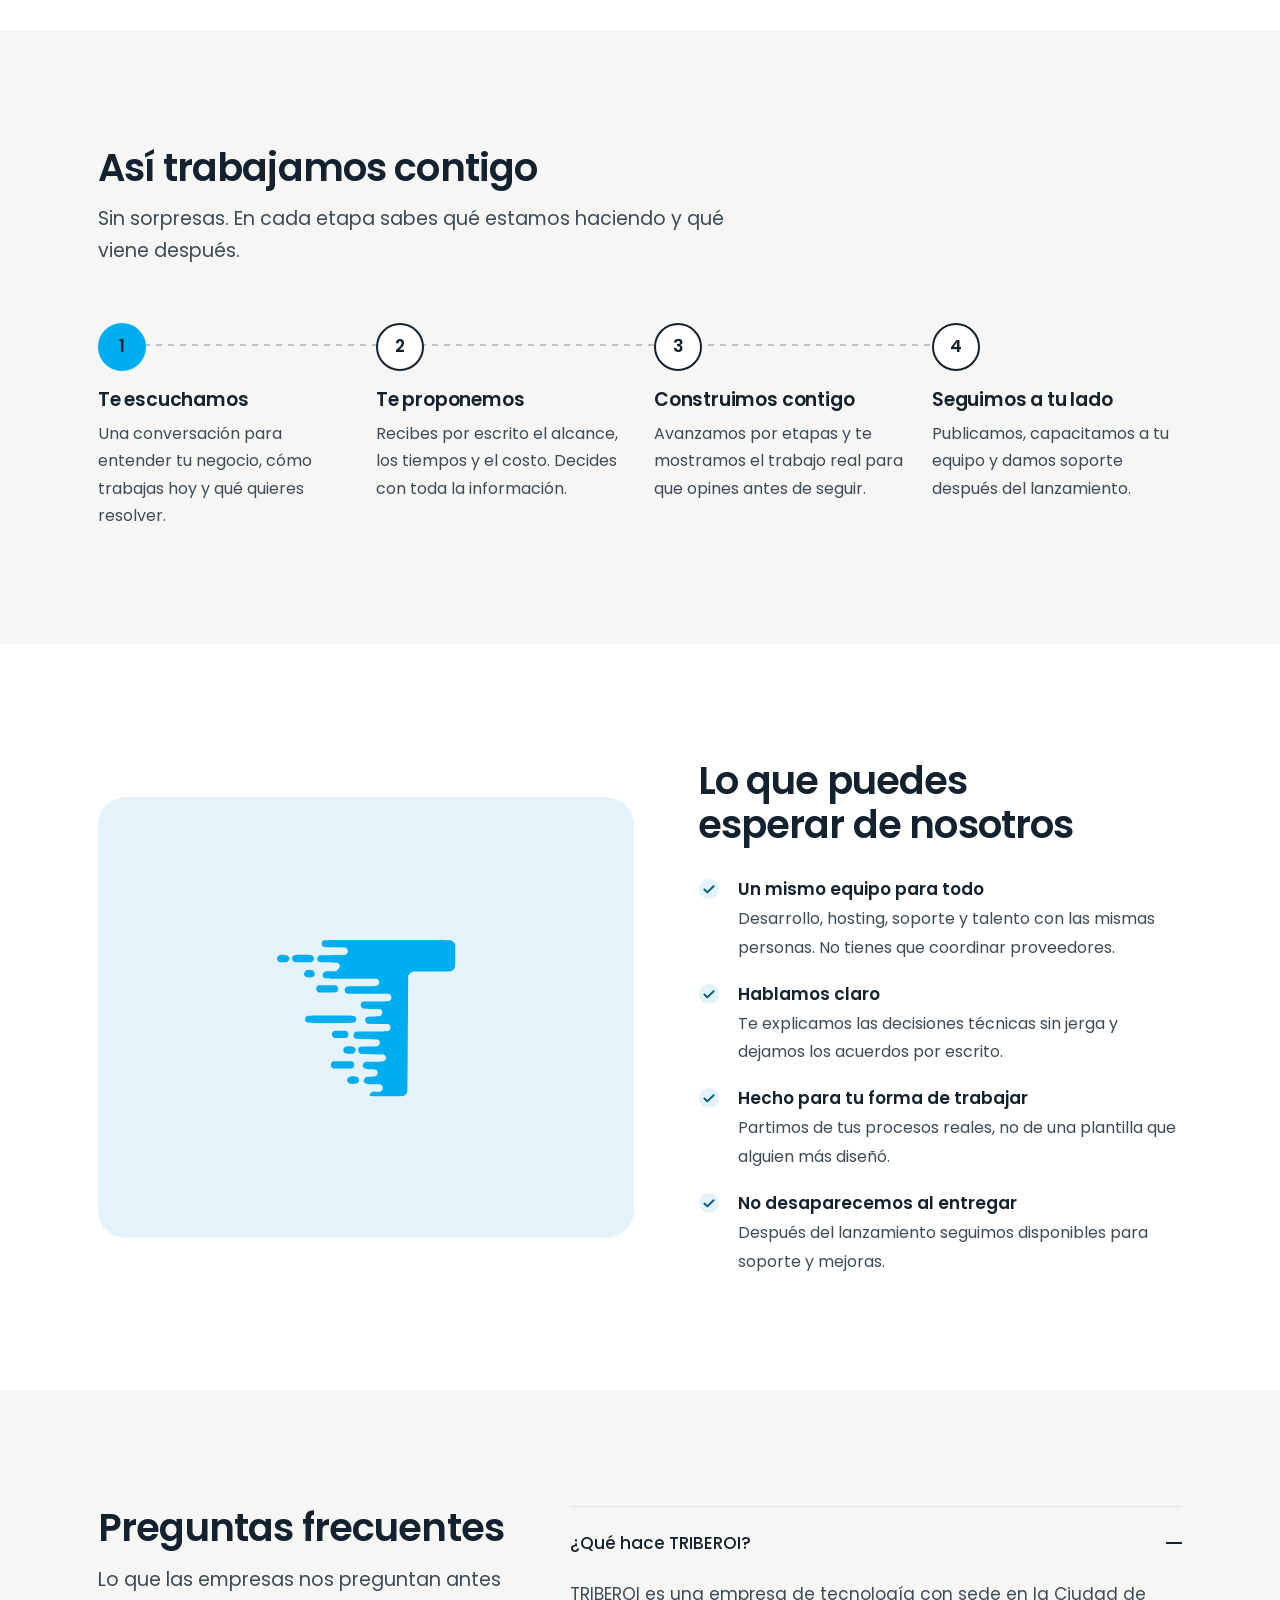
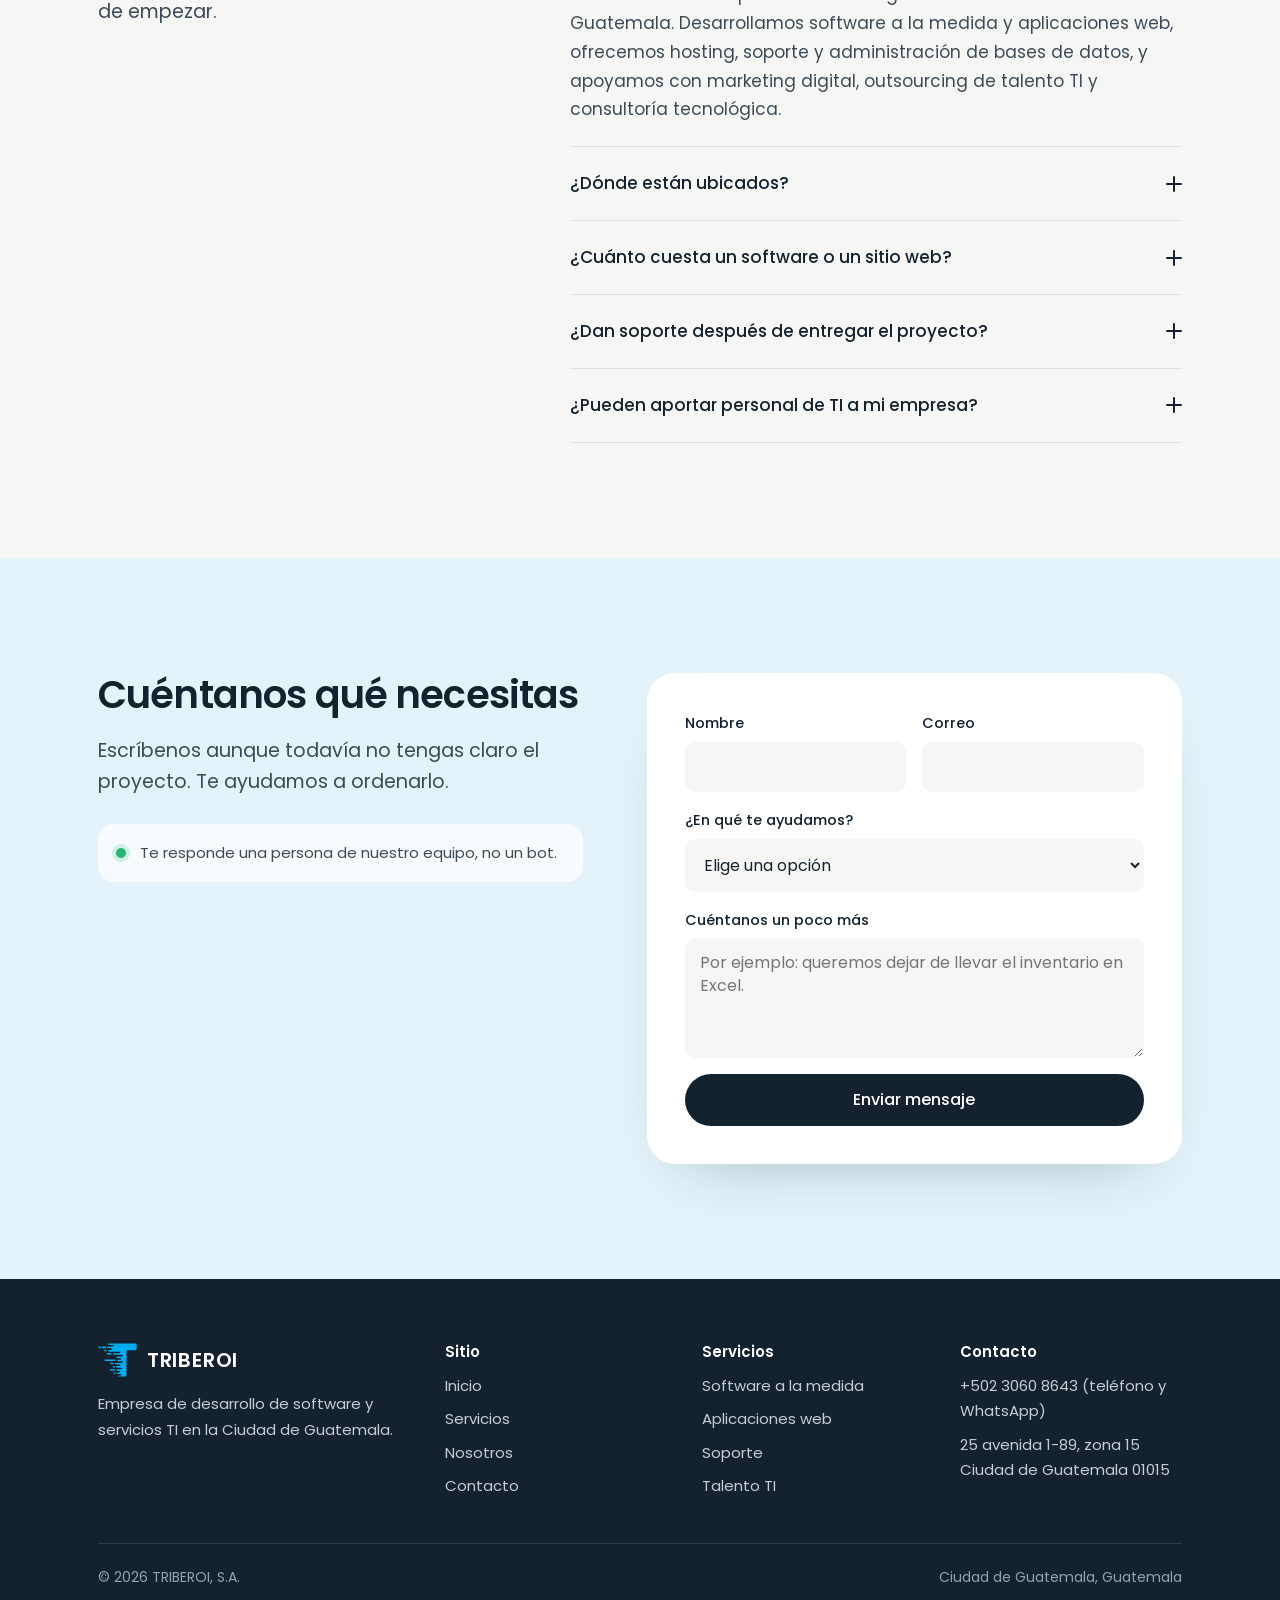
==== commit a4e962e4: "Datos de contacto reales y hero sin botones Co-Authored-By: Claude Opus 5.5 <noreply@anthropic.com> " ====
--- a/index.html
+++ b/index.html
@@ -18,7 +18,7 @@
 <link href="https://fonts.googleapis.com/css2?family=Poppins:wght@400;500;600&display=swap" rel="stylesheet">
 <link rel="stylesheet" href="/assets/styles.css">
 <script type="application/ld+json">
-{"@context":"https://schema.org","@graph":[{"@type":["Organization","ProfessionalService"],"@id":"https://www.triberoi.net/#organizacion","name":"TRIBEROI Technology","legalName":"TRIBEROI, S.A.","url":"https://www.triberoi.net/","logo":"https://www.triberoi.net/assets/simbolo.svg","description":"Empresa guatemalteca de tecnología: desarrollo de software a la medida, aplicaciones y sitios web, hosting, soporte, bases de datos, marketing digital, outsourcing de talento TI y consultoría tecnológica.","foundingDate":"2026-04-28","address":{"@type":"PostalAddress","addressLocality":"Ciudad de Guatemala","addressRegion":"Guatemala","addressCountry":"GT"},"geo":{"@type":"GeoCoordinates","latitude":14.6349,"longitude":-90.5069},"areaServed":[{"@type":"Country","name":"Guatemala"}],"knowsLanguage":["es","en"],"hasOfferCatalog":{"@type":"OfferCatalog","name":"Servicios de tecnología","itemListElement":[{"@type":"Offer","itemOffered":{"@type":"Service","name":"Software a la medida","url":"https://www.triberoi.net/servicios#software","areaServed":"GT"}},{"@type":"Offer","itemOffered":{"@type":"Service","name":"Aplicaciones y sitios web","url":"https://www.triberoi.net/servicios#web","areaServed":"GT"}},{"@type":"Offer","itemOffered":{"@type":"Service","name":"Hosting y nube","url":"https://www.triberoi.net/servicios#hosting","areaServed":"GT"}},{"@type":"Offer","itemOffered":{"@type":"Service","name":"Soporte y mantenimiento","url":"https://www.triberoi.net/servicios#soporte","areaServed":"GT"}},{"@type":"Offer","itemOffered":{"@type":"Service","name":"Bases de datos","url":"https://www.triberoi.net/servicios#datos","areaServed":"GT"}},{"@type":"Offer","itemOffered":{"@type":"Service","name":"Marketing digital","url":"https://www.triberoi.net/servicios#marketing","areaServed":"GT"}},{"@type":"Offer","itemOffered":{"@type":"Service","name":"Outsourcing de talento TI","url":"https://www.triberoi.net/servicios#talento","areaServed":"GT"}},{"@type":"Offer","itemOffered":{"@type":"Service","name":"Consultoría tecnológica","url":"https://www.triberoi.net/servicios#consultoria","areaServed":"GT"}}]}},{"@type":"WebSite","@id":"https://www.triberoi.net/#sitio","url":"https://www.triberoi.net/","name":"TRIBEROI Technology","inLanguage":"es-GT","publisher":{"@id":"https://www.triberoi.net/#organizacion"}},{"@type":"FAQPage","mainEntity":[{"@type":"Question","name":"¿Qué hace TRIBEROI?","acceptedAnswer":{"@type":"Answer","text":"TRIBEROI es una empresa de tecnología con sede en la Ciudad de Guatemala. Desarrollamos software a la medida y aplicaciones web, ofrecemos hosting, soporte y administración de bases de datos, y apoyamos con marketing digital, outsourcing de talento TI y consultoría tecnológica."}},{"@type":"Question","name":"¿Dónde están ubicados?","acceptedAnswer":{"@type":"Answer","text":"Nuestra sede está en la Ciudad de Guatemala. Trabajamos de forma presencial y remota."}},{"@type":"Question","name":"¿Cuánto cuesta un software o un sitio web?","acceptedAnswer":{"@type":"Answer","text":"Depende de lo que necesites. Después de una primera conversación te enviamos una propuesta por escrito con alcance, tiempos y costo, antes de empezar cualquier trabajo."}},{"@type":"Question","name":"¿Dan soporte después de entregar el proyecto?","acceptedAnswer":{"@type":"Answer","text":"Sí. Ofrecemos soporte técnico, actualizaciones de seguridad, corrección de errores y mejoras continuas después del lanzamiento."}},{"@type":"Question","name":"¿Pueden aportar personal de TI a mi empresa?","acceptedAnswer":{"@type":"Answer","text":"Sí. Reclutamos, capacitamos y administramos profesionales de tecnología que se integran a tu equipo, por proyecto o de forma continua."}}]}]}
+{"@context":"https://schema.org","@graph":[{"@type":["Organization","ProfessionalService"],"@id":"https://www.triberoi.net/#organizacion","name":"TRIBEROI Technology","legalName":"TRIBEROI, S.A.","url":"https://www.triberoi.net/","logo":"https://www.triberoi.net/assets/simbolo.svg","description":"Empresa guatemalteca de tecnología: desarrollo de software a la medida, aplicaciones y sitios web, hosting, soporte, bases de datos, marketing digital, outsourcing de talento TI y consultoría tecnológica.","foundingDate":"2026-04-28","telephone":"+50230608643","address":{"@type":"PostalAddress","streetAddress":"25 avenida 1-89, zona 15","postalCode":"01015","addressLocality":"Ciudad de Guatemala","addressRegion":"Guatemala","addressCountry":"GT"},"geo":{"@type":"GeoCoordinates","latitude":14.6349,"longitude":-90.5069},"areaServed":[{"@type":"Country","name":"Guatemala"}],"knowsLanguage":["es","en"],"hasOfferCatalog":{"@type":"OfferCatalog","name":"Servicios de tecnología","itemListElement":[{"@type":"Offer","itemOffered":{"@type":"Service","name":"Software a la medida","url":"https://www.triberoi.net/servicios#software","areaServed":"GT"}},{"@type":"Offer","itemOffered":{"@type":"Service","name":"Aplicaciones y sitios web","url":"https://www.triberoi.net/servicios#web","areaServed":"GT"}},{"@type":"Offer","itemOffered":{"@type":"Service","name":"Hosting y nube","url":"https://www.triberoi.net/servicios#hosting","areaServed":"GT"}},{"@type":"Offer","itemOffered":{"@type":"Service","name":"Soporte y mantenimiento","url":"https://www.triberoi.net/servicios#soporte","areaServed":"GT"}},{"@type":"Offer","itemOffered":{"@type":"Service","name":"Bases de datos","url":"https://www.triberoi.net/servicios#datos","areaServed":"GT"}},{"@type":"Offer","itemOffered":{"@type":"Service","name":"Marketing digital","url":"https://www.triberoi.net/servicios#marketing","areaServed":"GT"}},{"@type":"Offer","itemOffered":{"@type":"Service","name":"Outsourcing de talento TI","url":"https://www.triberoi.net/servicios#talento","areaServed":"GT"}},{"@type":"Offer","itemOffered":{"@type":"Service","name":"Consultoría tecnológica","url":"https://www.triberoi.net/servicios#consultoria","areaServed":"GT"}}]}},{"@type":"WebSite","@id":"https://www.triberoi.net/#sitio","url":"https://www.triberoi.net/","name":"TRIBEROI Technology","inLanguage":"es-GT","publisher":{"@id":"https://www.triberoi.net/#organizacion"}},{"@type":"FAQPage","mainEntity":[{"@type":"Question","name":"¿Qué hace TRIBEROI?","acceptedAnswer":{"@type":"Answer","text":"TRIBEROI es una empresa de tecnología con sede en la Ciudad de Guatemala. Desarrollamos software a la medida y aplicaciones web, ofrecemos hosting, soporte y administración de bases de datos, y apoyamos con marketing digital, outsourcing de talento TI y consultoría tecnológica."}},{"@type":"Question","name":"¿Dónde están ubicados?","acceptedAnswer":{"@type":"Answer","text":"Nuestra sede está en la Ciudad de Guatemala. Trabajamos de forma presencial y remota."}},{"@type":"Question","name":"¿Cuánto cuesta un software o un sitio web?","acceptedAnswer":{"@type":"Answer","text":"Depende de lo que necesites. Después de una primera conversación te enviamos una propuesta por escrito con alcance, tiempos y costo, antes de empezar cualquier trabajo."}},{"@type":"Question","name":"¿Dan soporte después de entregar el proyecto?","acceptedAnswer":{"@type":"Answer","text":"Sí. Ofrecemos soporte técnico, actualizaciones de seguridad, corrección de errores y mejoras continuas después del lanzamiento."}},{"@type":"Question","name":"¿Pueden aportar personal de TI a mi empresa?","acceptedAnswer":{"@type":"Answer","text":"Sí. Reclutamos, capacitamos y administramos profesionales de tecnología que se integran a tu equipo, por proyecto o de forma continua."}}]}]}
 </script>
 </head>
 <body>
@@ -40,8 +40,6 @@
     <div class="hero-copy">
       <h1>Hacemos que la tecnología trabaje para tu empresa.</h1>
       <p class="lead">Somos un equipo guatemalteco de desarrolladores, diseñadores y especialistas en soporte. Escuchamos cómo trabajas, construimos el software, la web y la infraestructura que necesitas, y nos quedamos para darle mantenimiento.</p>
-      <div class="actions"><a class="btn btn-ink" href="/contacto">Agendar una llamada</a><a class="btn btn-ghost" href="#servicios">Ver qué hacemos</a></div>
-      <p class="hero-note">La primera conversación es para entender qué necesitas. Sin compromiso.</p>
     </div>
     <div class="hero-visual">
       <div class="photo"><img src="https://unsplash.com/photos/YyJNda7nsPo/download?w=1400" alt="Equipo de trabajo conversando alrededor de una mesa en una oficina" width="1400" height="1232" fetchpriority="high"></div>
@@ -151,7 +149,7 @@
       <div><p class="foot-brand"><img src="/assets/simbolo.svg" alt="" width="40" height="35"><span>TRIBEROI</span></p><p>Empresa de desarrollo de software y servicios TI en la Ciudad de Guatemala.</p></div>
       <div><h2>Sitio</h2><ul><li><a href="/">Inicio</a></li><li><a href="/servicios">Servicios</a></li><li><a href="/nosotros">Nosotros</a></li><li><a href="/contacto">Contacto</a></li></ul></div>
       <div><h2>Servicios</h2><ul><li><a href="/servicios#software">Software a la medida</a></li><li><a href="/servicios#web">Aplicaciones web</a></li><li><a href="/servicios#soporte">Soporte</a></li><li><a href="/servicios#talento">Talento TI</a></li></ul></div>
-      <div><h2>Contacto</h2><ul><li>[correo@triberoi.net]</li><li>[+502 0000 0000]</li><li>Ciudad de Guatemala, Guatemala</li></ul></div>
+      <div><h2>Contacto</h2><ul><li><a href="https://wa.me/50230608643" target="_blank" rel="noopener">+502 3060 8643 (teléfono y WhatsApp)</a></li><li>25 avenida 1-89, zona 15<br>Ciudad de Guatemala 01015</li></ul></div>
     </div>
     <div class="legal"><span>© 2026 TRIBEROI, S.A.</span><span>Ciudad de Guatemala, Guatemala</span></div>
   </div>
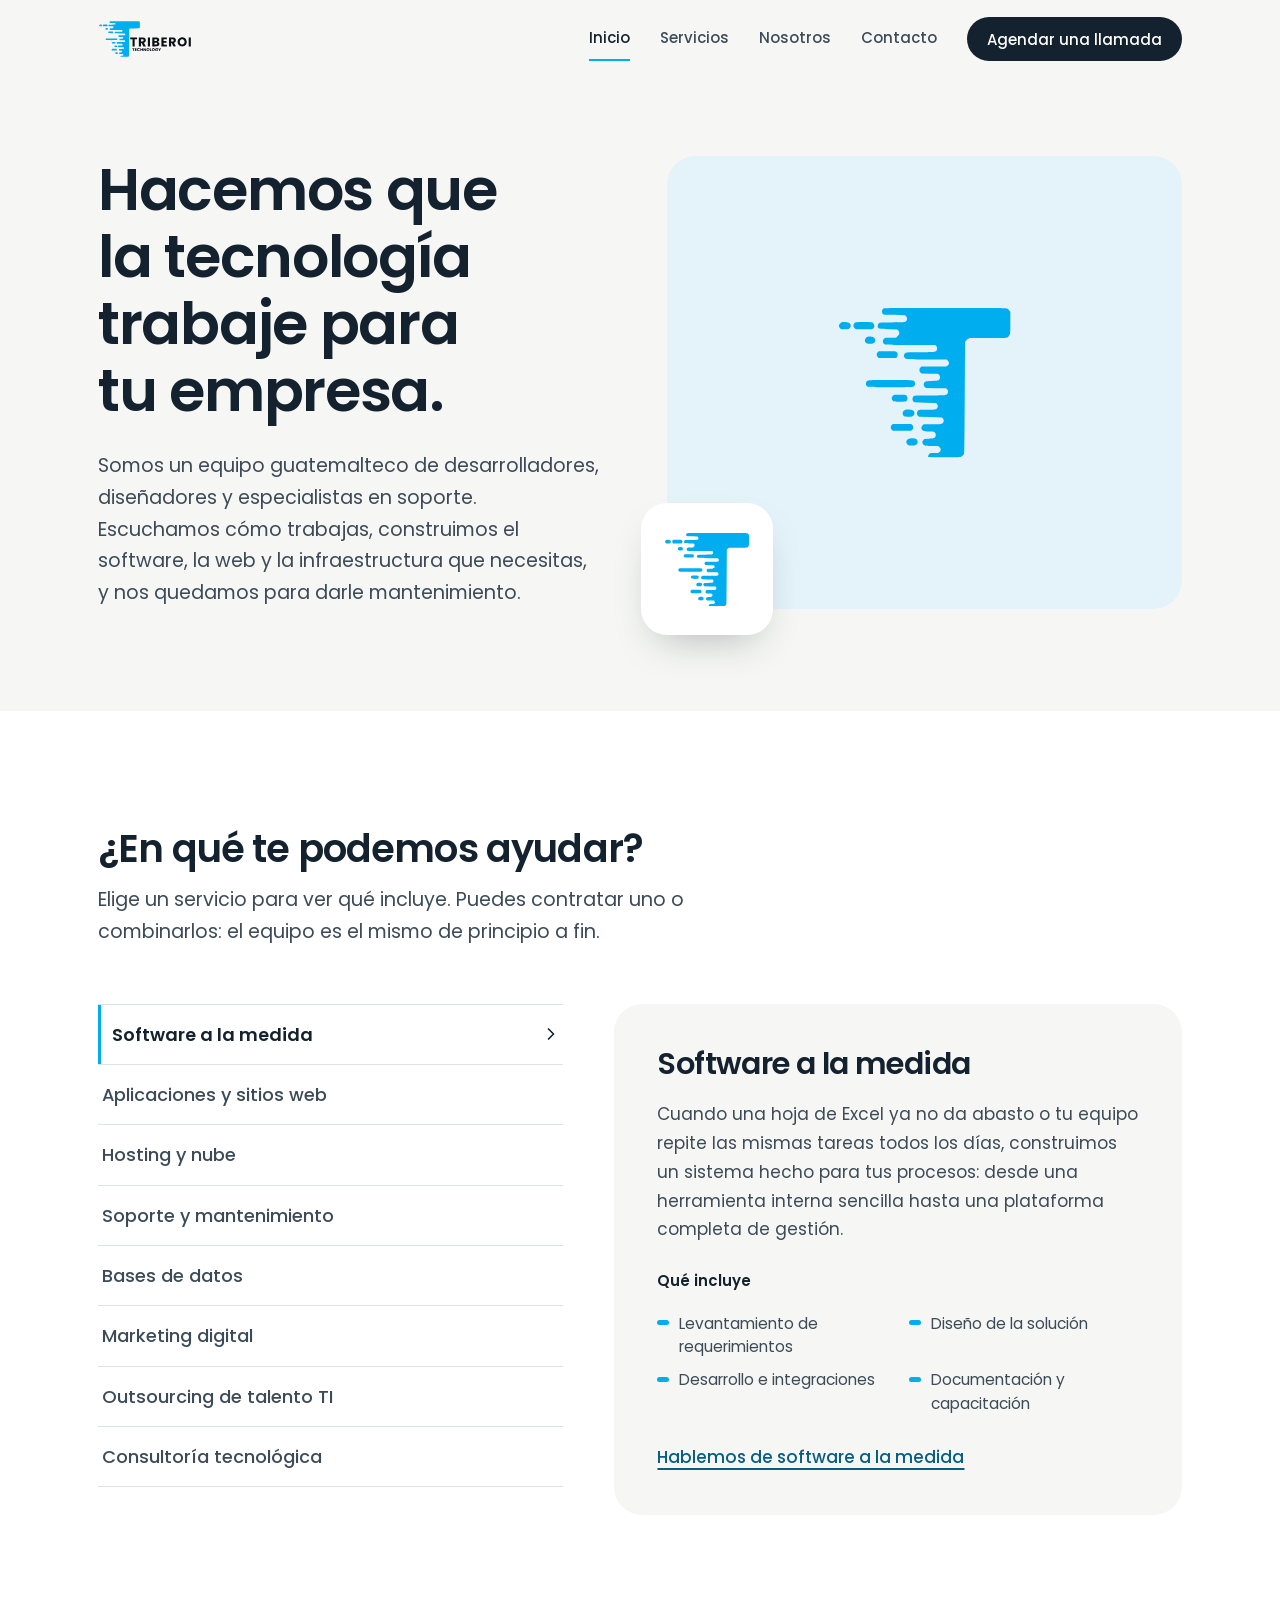
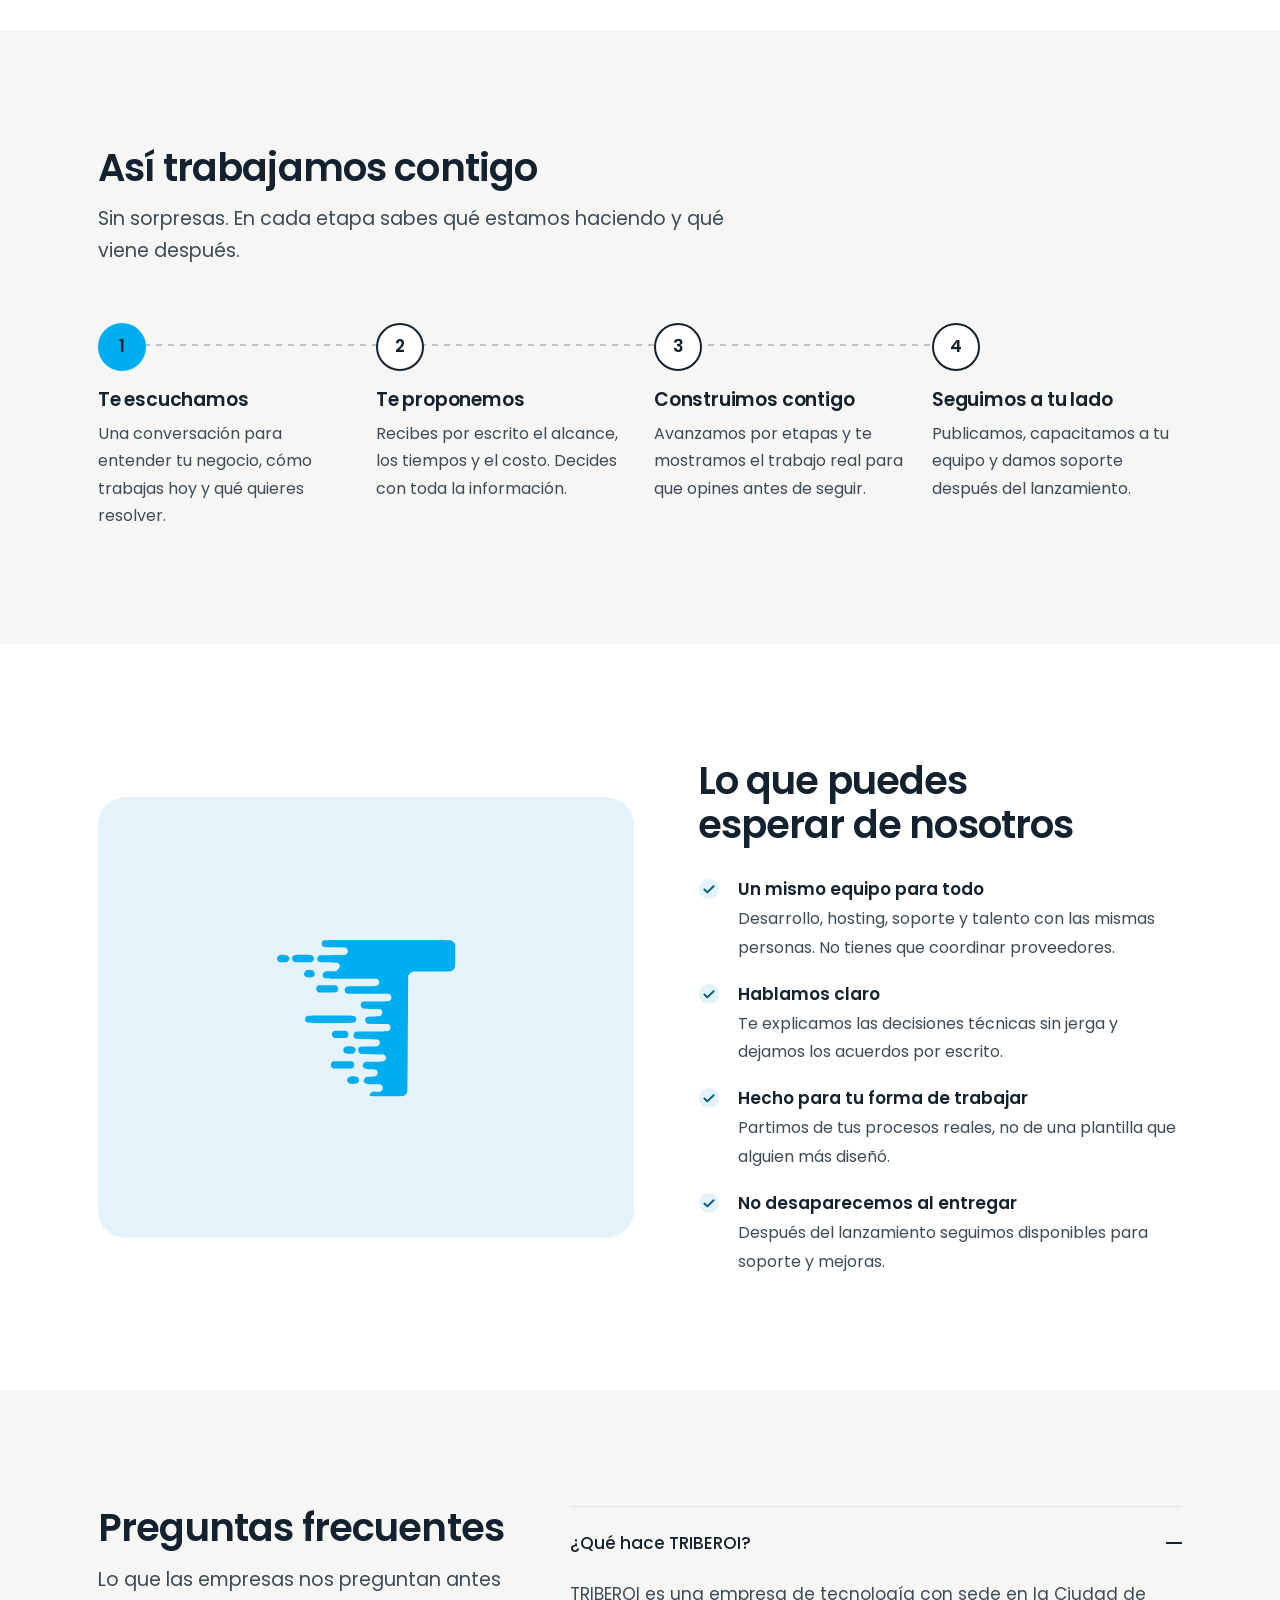
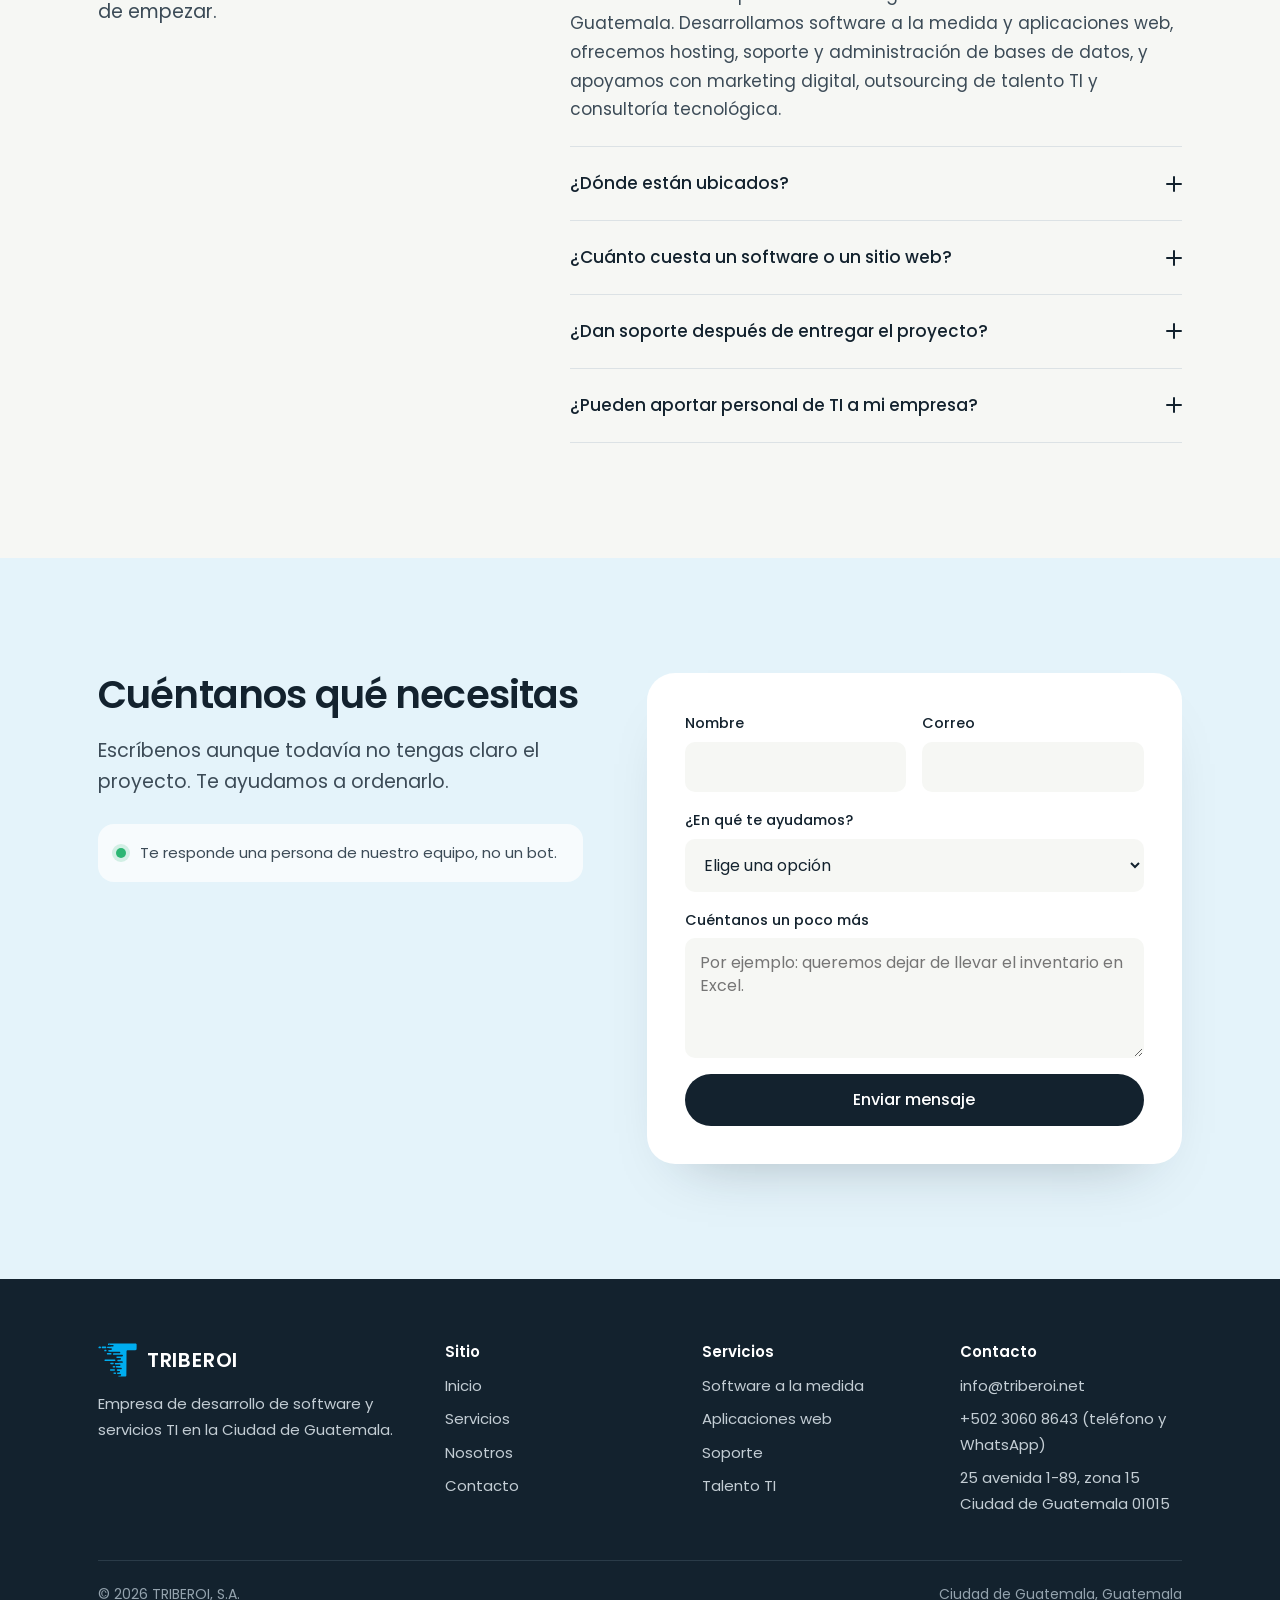
==== commit f76b5b71: "Correo info@triberoi.net y horario de atención Co-Authored-By: Claude Opus 5.5 <noreply@anthropic.co" ====
--- a/index.html
+++ b/index.html
@@ -18,7 +18,7 @@
 <link href="https://fonts.googleapis.com/css2?family=Poppins:wght@400;500;600&display=swap" rel="stylesheet">
 <link rel="stylesheet" href="/assets/styles.css">
 <script type="application/ld+json">
-{"@context":"https://schema.org","@graph":[{"@type":["Organization","ProfessionalService"],"@id":"https://www.triberoi.net/#organizacion","name":"TRIBEROI Technology","legalName":"TRIBEROI, S.A.","url":"https://www.triberoi.net/","logo":"https://www.triberoi.net/assets/simbolo.svg","description":"Empresa guatemalteca de tecnología: desarrollo de software a la medida, aplicaciones y sitios web, hosting, soporte, bases de datos, marketing digital, outsourcing de talento TI y consultoría tecnológica.","foundingDate":"2026-04-28","telephone":"+50230608643","address":{"@type":"PostalAddress","streetAddress":"25 avenida 1-89, zona 15","postalCode":"01015","addressLocality":"Ciudad de Guatemala","addressRegion":"Guatemala","addressCountry":"GT"},"geo":{"@type":"GeoCoordinates","latitude":14.6349,"longitude":-90.5069},"areaServed":[{"@type":"Country","name":"Guatemala"}],"knowsLanguage":["es","en"],"hasOfferCatalog":{"@type":"OfferCatalog","name":"Servicios de tecnología","itemListElement":[{"@type":"Offer","itemOffered":{"@type":"Service","name":"Software a la medida","url":"https://www.triberoi.net/servicios#software","areaServed":"GT"}},{"@type":"Offer","itemOffered":{"@type":"Service","name":"Aplicaciones y sitios web","url":"https://www.triberoi.net/servicios#web","areaServed":"GT"}},{"@type":"Offer","itemOffered":{"@type":"Service","name":"Hosting y nube","url":"https://www.triberoi.net/servicios#hosting","areaServed":"GT"}},{"@type":"Offer","itemOffered":{"@type":"Service","name":"Soporte y mantenimiento","url":"https://www.triberoi.net/servicios#soporte","areaServed":"GT"}},{"@type":"Offer","itemOffered":{"@type":"Service","name":"Bases de datos","url":"https://www.triberoi.net/servicios#datos","areaServed":"GT"}},{"@type":"Offer","itemOffered":{"@type":"Service","name":"Marketing digital","url":"https://www.triberoi.net/servicios#marketing","areaServed":"GT"}},{"@type":"Offer","itemOffered":{"@type":"Service","name":"Outsourcing de talento TI","url":"https://www.triberoi.net/servicios#talento","areaServed":"GT"}},{"@type":"Offer","itemOffered":{"@type":"Service","name":"Consultoría tecnológica","url":"https://www.triberoi.net/servicios#consultoria","areaServed":"GT"}}]}},{"@type":"WebSite","@id":"https://www.triberoi.net/#sitio","url":"https://www.triberoi.net/","name":"TRIBEROI Technology","inLanguage":"es-GT","publisher":{"@id":"https://www.triberoi.net/#organizacion"}},{"@type":"FAQPage","mainEntity":[{"@type":"Question","name":"¿Qué hace TRIBEROI?","acceptedAnswer":{"@type":"Answer","text":"TRIBEROI es una empresa de tecnología con sede en la Ciudad de Guatemala. Desarrollamos software a la medida y aplicaciones web, ofrecemos hosting, soporte y administración de bases de datos, y apoyamos con marketing digital, outsourcing de talento TI y consultoría tecnológica."}},{"@type":"Question","name":"¿Dónde están ubicados?","acceptedAnswer":{"@type":"Answer","text":"Nuestra sede está en la Ciudad de Guatemala. Trabajamos de forma presencial y remota."}},{"@type":"Question","name":"¿Cuánto cuesta un software o un sitio web?","acceptedAnswer":{"@type":"Answer","text":"Depende de lo que necesites. Después de una primera conversación te enviamos una propuesta por escrito con alcance, tiempos y costo, antes de empezar cualquier trabajo."}},{"@type":"Question","name":"¿Dan soporte después de entregar el proyecto?","acceptedAnswer":{"@type":"Answer","text":"Sí. Ofrecemos soporte técnico, actualizaciones de seguridad, corrección de errores y mejoras continuas después del lanzamiento."}},{"@type":"Question","name":"¿Pueden aportar personal de TI a mi empresa?","acceptedAnswer":{"@type":"Answer","text":"Sí. Reclutamos, capacitamos y administramos profesionales de tecnología que se integran a tu equipo, por proyecto o de forma continua."}}]}]}
+{"@context":"https://schema.org","@graph":[{"@type":["Organization","ProfessionalService"],"@id":"https://www.triberoi.net/#organizacion","name":"TRIBEROI Technology","legalName":"TRIBEROI, S.A.","url":"https://www.triberoi.net/","logo":"https://www.triberoi.net/assets/simbolo.svg","description":"Empresa guatemalteca de tecnología: desarrollo de software a la medida, aplicaciones y sitios web, hosting, soporte, bases de datos, marketing digital, outsourcing de talento TI y consultoría tecnológica.","foundingDate":"2026-04-28","telephone":"+50230608643","email":"info@triberoi.net","openingHours":"Mo-Fr 08:00-17:00","address":{"@type":"PostalAddress","streetAddress":"25 avenida 1-89, zona 15","postalCode":"01015","addressLocality":"Ciudad de Guatemala","addressRegion":"Guatemala","addressCountry":"GT"},"geo":{"@type":"GeoCoordinates","latitude":14.6349,"longitude":-90.5069},"areaServed":[{"@type":"Country","name":"Guatemala"}],"knowsLanguage":["es","en"],"hasOfferCatalog":{"@type":"OfferCatalog","name":"Servicios de tecnología","itemListElement":[{"@type":"Offer","itemOffered":{"@type":"Service","name":"Software a la medida","url":"https://www.triberoi.net/servicios#software","areaServed":"GT"}},{"@type":"Offer","itemOffered":{"@type":"Service","name":"Aplicaciones y sitios web","url":"https://www.triberoi.net/servicios#web","areaServed":"GT"}},{"@type":"Offer","itemOffered":{"@type":"Service","name":"Hosting y nube","url":"https://www.triberoi.net/servicios#hosting","areaServed":"GT"}},{"@type":"Offer","itemOffered":{"@type":"Service","name":"Soporte y mantenimiento","url":"https://www.triberoi.net/servicios#soporte","areaServed":"GT"}},{"@type":"Offer","itemOffered":{"@type":"Service","name":"Bases de datos","url":"https://www.triberoi.net/servicios#datos","areaServed":"GT"}},{"@type":"Offer","itemOffered":{"@type":"Service","name":"Marketing digital","url":"https://www.triberoi.net/servicios#marketing","areaServed":"GT"}},{"@type":"Offer","itemOffered":{"@type":"Service","name":"Outsourcing de talento TI","url":"https://www.triberoi.net/servicios#talento","areaServed":"GT"}},{"@type":"Offer","itemOffered":{"@type":"Service","name":"Consultoría tecnológica","url":"https://www.triberoi.net/servicios#consultoria","areaServed":"GT"}}]}},{"@type":"WebSite","@id":"https://www.triberoi.net/#sitio","url":"https://www.triberoi.net/","name":"TRIBEROI Technology","inLanguage":"es-GT","publisher":{"@id":"https://www.triberoi.net/#organizacion"}},{"@type":"FAQPage","mainEntity":[{"@type":"Question","name":"¿Qué hace TRIBEROI?","acceptedAnswer":{"@type":"Answer","text":"TRIBEROI es una empresa de tecnología con sede en la Ciudad de Guatemala. Desarrollamos software a la medida y aplicaciones web, ofrecemos hosting, soporte y administración de bases de datos, y apoyamos con marketing digital, outsourcing de talento TI y consultoría tecnológica."}},{"@type":"Question","name":"¿Dónde están ubicados?","acceptedAnswer":{"@type":"Answer","text":"Nuestra sede está en la Ciudad de Guatemala. Trabajamos de forma presencial y remota."}},{"@type":"Question","name":"¿Cuánto cuesta un software o un sitio web?","acceptedAnswer":{"@type":"Answer","text":"Depende de lo que necesites. Después de una primera conversación te enviamos una propuesta por escrito con alcance, tiempos y costo, antes de empezar cualquier trabajo."}},{"@type":"Question","name":"¿Dan soporte después de entregar el proyecto?","acceptedAnswer":{"@type":"Answer","text":"Sí. Ofrecemos soporte técnico, actualizaciones de seguridad, corrección de errores y mejoras continuas después del lanzamiento."}},{"@type":"Question","name":"¿Pueden aportar personal de TI a mi empresa?","acceptedAnswer":{"@type":"Answer","text":"Sí. Reclutamos, capacitamos y administramos profesionales de tecnología que se integran a tu equipo, por proyecto o de forma continua."}}]}]}
 </script>
 </head>
 <body>
@@ -149,7 +149,7 @@
       <div><p class="foot-brand"><img src="/assets/simbolo.svg" alt="" width="40" height="35"><span>TRIBEROI</span></p><p>Empresa de desarrollo de software y servicios TI en la Ciudad de Guatemala.</p></div>
       <div><h2>Sitio</h2><ul><li><a href="/">Inicio</a></li><li><a href="/servicios">Servicios</a></li><li><a href="/nosotros">Nosotros</a></li><li><a href="/contacto">Contacto</a></li></ul></div>
       <div><h2>Servicios</h2><ul><li><a href="/servicios#software">Software a la medida</a></li><li><a href="/servicios#web">Aplicaciones web</a></li><li><a href="/servicios#soporte">Soporte</a></li><li><a href="/servicios#talento">Talento TI</a></li></ul></div>
-      <div><h2>Contacto</h2><ul><li><a href="https://wa.me/50230608643" target="_blank" rel="noopener">+502 3060 8643 (teléfono y WhatsApp)</a></li><li>25 avenida 1-89, zona 15<br>Ciudad de Guatemala 01015</li></ul></div>
+      <div><h2>Contacto</h2><ul><li><a href="mailto:info@triberoi.net">info@triberoi.net</a></li><li><a href="https://wa.me/50230608643" target="_blank" rel="noopener">+502 3060 8643 (teléfono y WhatsApp)</a></li><li>25 avenida 1-89, zona 15<br>Ciudad de Guatemala 01015</li></ul></div>
     </div>
     <div class="legal"><span>© 2026 TRIBEROI, S.A.</span><span>Ciudad de Guatemala, Guatemala</span></div>
   </div>
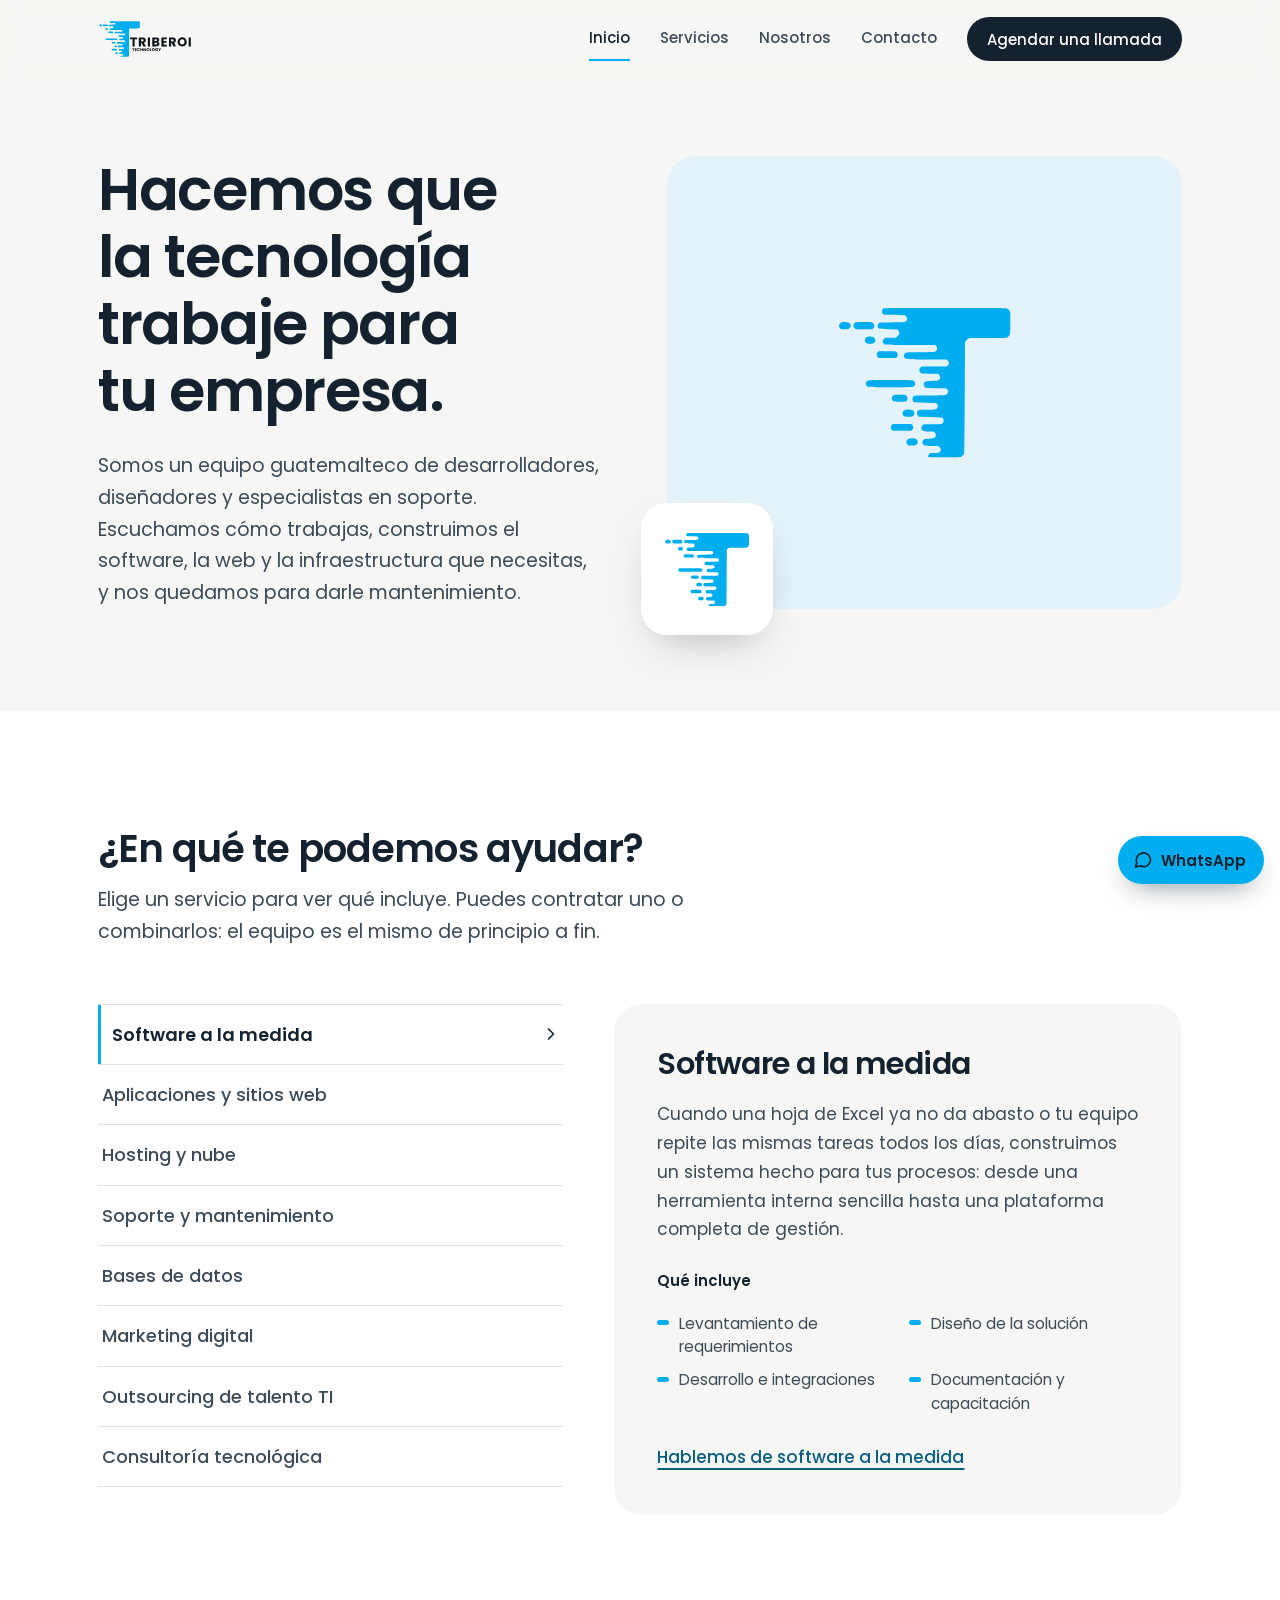
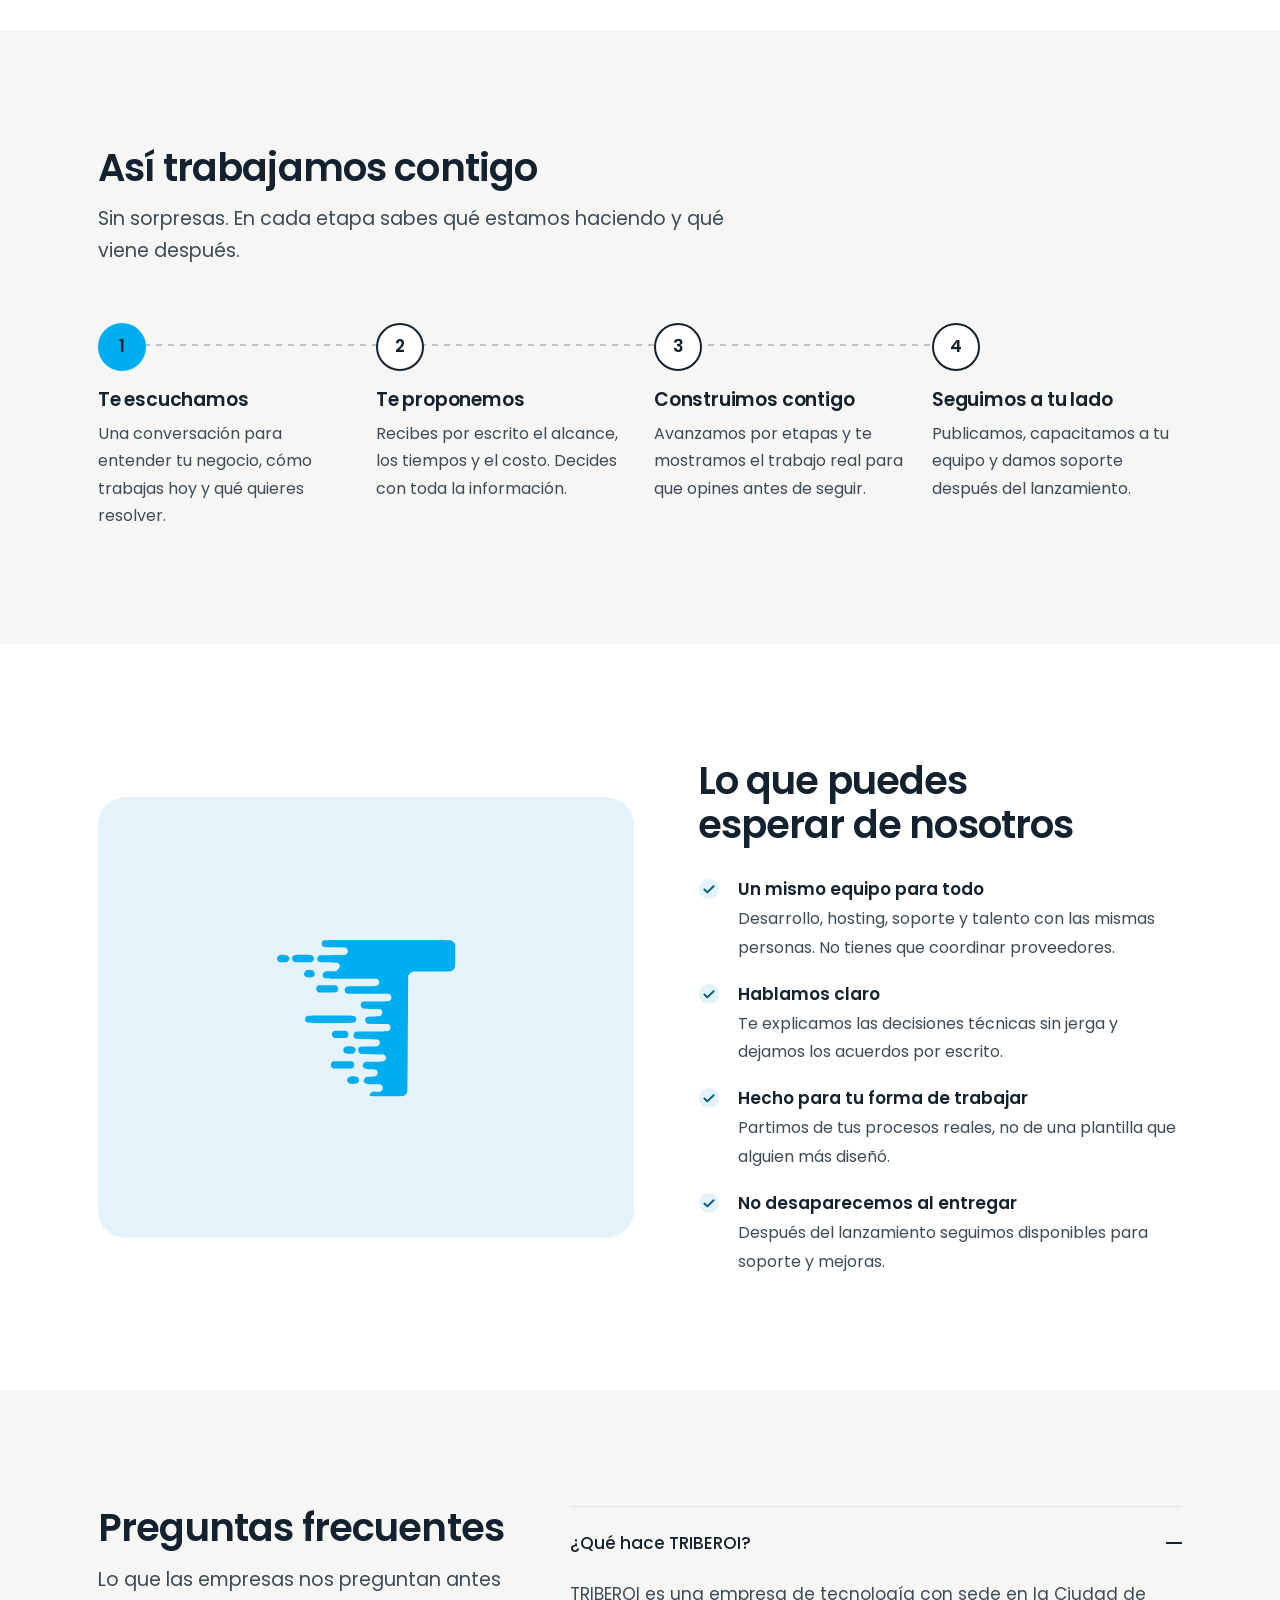
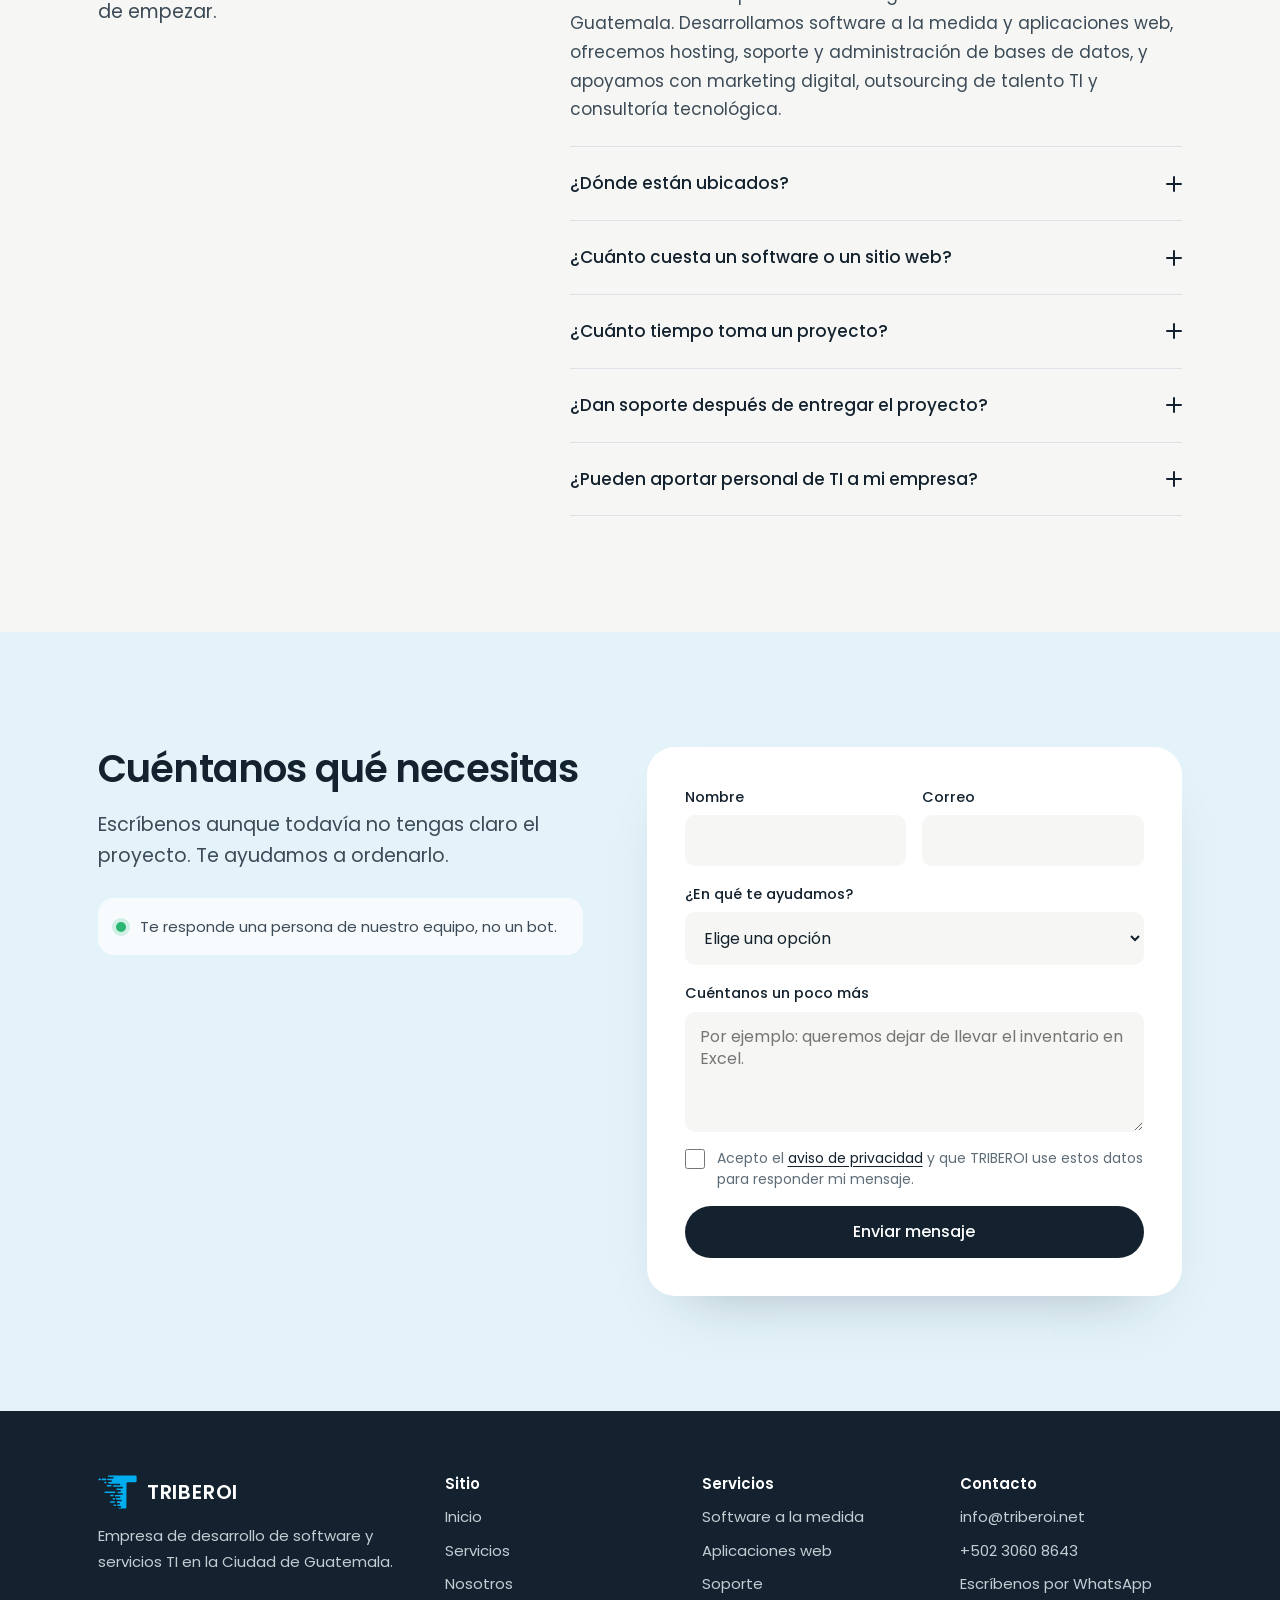
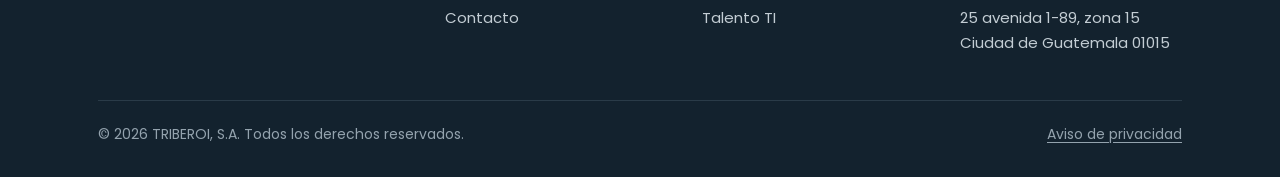
==== commit 5f21c6bb: "SEO, GEO y acabado profesional - Schema completo por página (organización, servicios, FAQ, migas) - " ====
--- a/index.html
+++ b/index.html
@@ -4,21 +4,28 @@
 <meta charset="utf-8">
 <meta name="viewport" content="width=device-width, initial-scale=1, viewport-fit=cover">
 <title>TRIBEROI | Desarrollo de software y servicios TI en Guatemala</title>
-<meta name="description" content="TRIBEROI es una empresa de tecnología en Guatemala: software a la medida, aplicaciones y sitios web, hosting, soporte, bases de datos, marketing digital y talento TI.">
+<meta name="description" content="TRIBEROI es una empresa de tecnología en la Ciudad de Guatemala: software a la medida, aplicaciones y sitios web, hosting, soporte, bases de datos, marketing digital y talento TI.">
 <link rel="canonical" href="https://www.triberoi.net/">
-<meta name="robots" content="index, follow, max-image-preview:large">
+<link rel="alternate" hreflang="es-GT" href="https://www.triberoi.net/"><link rel="alternate" hreflang="x-default" href="https://www.triberoi.net/">
+<meta name="robots" content="index, follow, max-image-preview:large, max-snippet:-1">
+<meta name="author" content="TRIBEROI, S.A.">
 <meta name="geo.region" content="GT-GU"><meta name="geo.placename" content="Ciudad de Guatemala">
 <meta property="og:type" content="website"><meta property="og:locale" content="es_GT"><meta property="og:site_name" content="TRIBEROI Technology">
-<meta property="og:title" content="TRIBEROI | Desarrollo de software y servicios TI en Guatemala"><meta property="og:description" content="TRIBEROI es una empresa de tecnología en Guatemala: software a la medida, aplicaciones y sitios web, hosting, soporte, bases de datos, marketing digital y talento TI."><meta property="og:url" content="https://www.triberoi.net/">
-<meta property="og:image" content="https://www.triberoi.net/assets/simbolo.svg">
-<meta name="twitter:card" content="summary_large_image">
+<meta property="og:title" content="TRIBEROI | Desarrollo de software y servicios TI en Guatemala"><meta property="og:description" content="TRIBEROI es una empresa de tecnología en la Ciudad de Guatemala: software a la medida, aplicaciones y sitios web, hosting, soporte, bases de datos, marketing digital y talento TI."><meta property="og:url" content="https://www.triberoi.net/">
+<meta property="og:image" content="https://www.triberoi.net/assets/og-triberoi.png"><meta property="og:image:width" content="1200"><meta property="og:image:height" content="630"><meta property="og:image:alt" content="TRIBEROI: Hacemos que la tecnología trabaje para tu empresa">
+<meta name="twitter:card" content="summary_large_image"><meta name="twitter:title" content="TRIBEROI | Desarrollo de software y servicios TI en Guatemala"><meta name="twitter:description" content="TRIBEROI es una empresa de tecnología en la Ciudad de Guatemala: software a la medida, aplicaciones y sitios web, hosting, soporte, bases de datos, marketing digital y talento TI."><meta name="twitter:image" content="https://www.triberoi.net/assets/og-triberoi.png">
 <meta name="theme-color" content="#F6F7F4">
-<link rel="icon" type="image/svg+xml" href="/assets/simbolo.svg">
-<link rel="preconnect" href="https://fonts.googleapis.com"><link rel="preconnect" href="https://fonts.gstatic.com" crossorigin>
-<link href="https://fonts.googleapis.com/css2?family=Poppins:wght@400;500;600&display=swap" rel="stylesheet">
-<link rel="stylesheet" href="/assets/styles.css">
+<link rel="icon" href="/favicon.ico" sizes="48x48">
+<link rel="icon" href="/assets/simbolo.svg" type="image/svg+xml">
+<link rel="apple-touch-icon" href="/apple-touch-icon.png">
+<link rel="manifest" href="/site.webmanifest">
+<link rel="preload" href="/assets/fonts/poppins-latin-600-normal.woff2" as="font" type="font/woff2" crossorigin>
+<link rel="preload" href="/assets/fonts/poppins-latin-400-normal.woff2" as="font" type="font/woff2" crossorigin>
+<link rel="preconnect" href="https://images.unsplash.com" crossorigin>
+<link rel="preload" as="image" href="https://images.unsplash.com/photo-1758691737568-a1572060ce5a?auto=format&amp;fit=crop&amp;crop=faces,center&amp;w=960&amp;h=845&amp;q=72" imagesrcset="https://images.unsplash.com/photo-1758691737568-a1572060ce5a?auto=format&amp;fit=crop&amp;crop=faces,center&amp;w=480&amp;h=422&amp;q=72 480w, https://images.unsplash.com/photo-1758691737568-a1572060ce5a?auto=format&amp;fit=crop&amp;crop=faces,center&amp;w=720&amp;h=634&amp;q=72 720w, https://images.unsplash.com/photo-1758691737568-a1572060ce5a?auto=format&amp;fit=crop&amp;crop=faces,center&amp;w=960&amp;h=845&amp;q=72 960w, https://images.unsplash.com/photo-1758691737568-a1572060ce5a?auto=format&amp;fit=crop&amp;crop=faces,center&amp;w=1280&amp;h=1126&amp;q=72 1280w" imagesizes="(max-width: 900px) 100vw, 46vw" fetchpriority="high">
+<link rel="stylesheet" href="/assets/styles.css?v=5">
 <script type="application/ld+json">
-{"@context":"https://schema.org","@graph":[{"@type":["Organization","ProfessionalService"],"@id":"https://www.triberoi.net/#organizacion","name":"TRIBEROI Technology","legalName":"TRIBEROI, S.A.","url":"https://www.triberoi.net/","logo":"https://www.triberoi.net/assets/simbolo.svg","description":"Empresa guatemalteca de tecnología: desarrollo de software a la medida, aplicaciones y sitios web, hosting, soporte, bases de datos, marketing digital, outsourcing de talento TI y consultoría tecnológica.","foundingDate":"2026-04-28","telephone":"+50230608643","email":"info@triberoi.net","openingHours":"Mo-Fr 08:00-17:00","address":{"@type":"PostalAddress","streetAddress":"25 avenida 1-89, zona 15","postalCode":"01015","addressLocality":"Ciudad de Guatemala","addressRegion":"Guatemala","addressCountry":"GT"},"geo":{"@type":"GeoCoordinates","latitude":14.6349,"longitude":-90.5069},"areaServed":[{"@type":"Country","name":"Guatemala"}],"knowsLanguage":["es","en"],"hasOfferCatalog":{"@type":"OfferCatalog","name":"Servicios de tecnología","itemListElement":[{"@type":"Offer","itemOffered":{"@type":"Service","name":"Software a la medida","url":"https://www.triberoi.net/servicios#software","areaServed":"GT"}},{"@type":"Offer","itemOffered":{"@type":"Service","name":"Aplicaciones y sitios web","url":"https://www.triberoi.net/servicios#web","areaServed":"GT"}},{"@type":"Offer","itemOffered":{"@type":"Service","name":"Hosting y nube","url":"https://www.triberoi.net/servicios#hosting","areaServed":"GT"}},{"@type":"Offer","itemOffered":{"@type":"Service","name":"Soporte y mantenimiento","url":"https://www.triberoi.net/servicios#soporte","areaServed":"GT"}},{"@type":"Offer","itemOffered":{"@type":"Service","name":"Bases de datos","url":"https://www.triberoi.net/servicios#datos","areaServed":"GT"}},{"@type":"Offer","itemOffered":{"@type":"Service","name":"Marketing digital","url":"https://www.triberoi.net/servicios#marketing","areaServed":"GT"}},{"@type":"Offer","itemOffered":{"@type":"Service","name":"Outsourcing de talento TI","url":"https://www.triberoi.net/servicios#talento","areaServed":"GT"}},{"@type":"Offer","itemOffered":{"@type":"Service","name":"Consultoría tecnológica","url":"https://www.triberoi.net/servicios#consultoria","areaServed":"GT"}}]}},{"@type":"WebSite","@id":"https://www.triberoi.net/#sitio","url":"https://www.triberoi.net/","name":"TRIBEROI Technology","inLanguage":"es-GT","publisher":{"@id":"https://www.triberoi.net/#organizacion"}},{"@type":"FAQPage","mainEntity":[{"@type":"Question","name":"¿Qué hace TRIBEROI?","acceptedAnswer":{"@type":"Answer","text":"TRIBEROI es una empresa de tecnología con sede en la Ciudad de Guatemala. Desarrollamos software a la medida y aplicaciones web, ofrecemos hosting, soporte y administración de bases de datos, y apoyamos con marketing digital, outsourcing de talento TI y consultoría tecnológica."}},{"@type":"Question","name":"¿Dónde están ubicados?","acceptedAnswer":{"@type":"Answer","text":"Nuestra sede está en la Ciudad de Guatemala. Trabajamos de forma presencial y remota."}},{"@type":"Question","name":"¿Cuánto cuesta un software o un sitio web?","acceptedAnswer":{"@type":"Answer","text":"Depende de lo que necesites. Después de una primera conversación te enviamos una propuesta por escrito con alcance, tiempos y costo, antes de empezar cualquier trabajo."}},{"@type":"Question","name":"¿Dan soporte después de entregar el proyecto?","acceptedAnswer":{"@type":"Answer","text":"Sí. Ofrecemos soporte técnico, actualizaciones de seguridad, corrección de errores y mejoras continuas después del lanzamiento."}},{"@type":"Question","name":"¿Pueden aportar personal de TI a mi empresa?","acceptedAnswer":{"@type":"Answer","text":"Sí. Reclutamos, capacitamos y administramos profesionales de tecnología que se integran a tu equipo, por proyecto o de forma continua."}}]}]}
+{"@context":"https://schema.org","@graph":[{"@type":["Organization","ProfessionalService"],"@id":"https://www.triberoi.net/#organizacion","name":"TRIBEROI Technology","alternateName":"TRIBEROI","legalName":"TRIBEROI, S.A.","url":"https://www.triberoi.net/","logo":{"@type":"ImageObject","url":"https://www.triberoi.net/assets/logo.png","width":600,"height":242},"image":"https://www.triberoi.net/assets/og-triberoi.png","slogan":"Hacemos que la tecnología trabaje para tu empresa.","description":"Empresa guatemalteca de tecnología: desarrollo de software a la medida, aplicaciones y sitios web, hosting, soporte, bases de datos, marketing digital, outsourcing de talento TI y consultoría tecnológica.","foundingDate":"2026-04-28","foundingLocation":{"@type":"Place","name":"Ciudad de Guatemala, Guatemala"},"telephone":"+50230608643","email":"info@triberoi.net","address":{"@type":"PostalAddress","streetAddress":"25 avenida 1-89, zona 15","postalCode":"01015","addressLocality":"Ciudad de Guatemala","addressRegion":"Guatemala","addressCountry":"GT"},"hasMap":"https://www.google.com/maps/search/?api=1&query=25+avenida+1-89+zona+15+Ciudad+de+Guatemala","openingHoursSpecification":[{"@type":"OpeningHoursSpecification","dayOfWeek":["Monday","Tuesday","Wednesday","Thursday","Friday"],"opens":"08:00","closes":"17:00"}],"contactPoint":[{"@type":"ContactPoint","contactType":"customer service","telephone":"+50230608643","email":"info@triberoi.net","areaServed":"GT","availableLanguage":["es"]}],"areaServed":{"@type":"Country","name":"Guatemala"},"knowsAbout":["Desarrollo de software","Desarrollo web","Hosting","Computación en la nube","Bases de datos","Soporte técnico","Marketing digital","Outsourcing de TI","Consultoría tecnológica"],"makesOffer":[{"@type":"Offer","itemOffered":{"@id":"https://www.triberoi.net/servicios#software"}},{"@type":"Offer","itemOffered":{"@id":"https://www.triberoi.net/servicios#web"}},{"@type":"Offer","itemOffered":{"@id":"https://www.triberoi.net/servicios#hosting"}},{"@type":"Offer","itemOffered":{"@id":"https://www.triberoi.net/servicios#soporte"}},{"@type":"Offer","itemOffered":{"@id":"https://www.triberoi.net/servicios#datos"}},{"@type":"Offer","itemOffered":{"@id":"https://www.triberoi.net/servicios#marketing"}},{"@type":"Offer","itemOffered":{"@id":"https://www.triberoi.net/servicios#talento"}},{"@type":"Offer","itemOffered":{"@id":"https://www.triberoi.net/servicios#consultoria"}}]},{"@type":"WebSite","@id":"https://www.triberoi.net/#sitio","url":"https://www.triberoi.net/","name":"TRIBEROI Technology","inLanguage":"es-GT","publisher":{"@id":"https://www.triberoi.net/#organizacion"}},{"@type":"WebPage","@id":"https://www.triberoi.net/#pagina","url":"https://www.triberoi.net/","name":"TRIBEROI | Desarrollo de software y servicios TI en Guatemala","description":"TRIBEROI es una empresa de tecnología en la Ciudad de Guatemala: software a la medida, aplicaciones y sitios web, hosting, soporte, bases de datos, marketing digital y talento TI.","inLanguage":"es-GT","isPartOf":{"@id":"https://www.triberoi.net/#sitio"},"about":{"@id":"https://www.triberoi.net/#organizacion"},"primaryImageOfPage":{"@type":"ImageObject","url":"https://www.triberoi.net/assets/og-triberoi.png"},"dateModified":"2026-10-25"},{"@type":"Service","@id":"https://www.triberoi.net/servicios#software","name":"Software a la medida","description":"Sistemas hechos para los procesos de cada empresa, desde herramientas internas hasta plataformas de gestión.","serviceType":"Software a la medida","url":"https://www.triberoi.net/servicios#software","provider":{"@id":"https://www.triberoi.net/#organizacion"},"areaServed":{"@type":"Country","name":"Guatemala"}},{"@type":"Service","@id":"https://www.triberoi.net/servicios#web","name":"Aplicaciones y sitios web","description":"Sitios corporativos, portales para clientes y aplicaciones web responsivas y fáciles de actualizar.","serviceType":"Aplicaciones y sitios web","url":"https://www.triberoi.net/servicios#web","provider":{"@id":"https://www.triberoi.net/#organizacion"},"areaServed":{"@type":"Country","name":"Guatemala"}},{"@type":"Service","@id":"https://www.triberoi.net/servicios#hosting","name":"Hosting y nube","description":"Alojamiento de sitios y sistemas en infraestructura confiable, con respaldos automáticos y monitoreo.","serviceType":"Hosting y nube","url":"https://www.triberoi.net/servicios#hosting","provider":{"@id":"https://www.triberoi.net/#organizacion"},"areaServed":{"@type":"Country","name":"Guatemala"}},{"@type":"Service","@id":"https://www.triberoi.net/servicios#soporte","name":"Soporte y mantenimiento","description":"Soporte técnico, actualizaciones de seguridad, corrección de errores y mejoras continuas.","serviceType":"Soporte y mantenimiento","url":"https://www.triberoi.net/servicios#soporte","provider":{"@id":"https://www.triberoi.net/#organizacion"},"areaServed":{"@type":"Country","name":"Guatemala"}},{"@type":"Service","@id":"https://www.triberoi.net/servicios#datos","name":"Bases de datos","description":"Diseño, migración, optimización y respaldo de bases de datos empresariales.","serviceType":"Bases de datos","url":"https://www.triberoi.net/servicios#datos","provider":{"@id":"https://www.triberoi.net/#organizacion"},"areaServed":{"@type":"Country","name":"Guatemala"}},{"@type":"Service","@id":"https://www.triberoi.net/servicios#marketing","name":"Marketing digital","description":"Estrategia digital, campañas en redes sociales y buscadores, medición y contenido.","serviceType":"Marketing digital","url":"https://www.triberoi.net/servicios#marketing","provider":{"@id":"https://www.triberoi.net/#organizacion"},"areaServed":{"@type":"Country","name":"Guatemala"}},{"@type":"Service","@id":"https://www.triberoi.net/servicios#talento","name":"Outsourcing de talento TI","description":"Reclutamiento, contratación, capacitación y administración de profesionales de TI.","serviceType":"Outsourcing de talento TI","url":"https://www.triberoi.net/servicios#talento","provider":{"@id":"https://www.triberoi.net/#organizacion"},"areaServed":{"@type":"Country","name":"Guatemala"}},{"@type":"Service","@id":"https://www.triberoi.net/servicios#consultoria","name":"Consultoría tecnológica","description":"Diagnóstico tecnológico, hoja de ruta y acompañamiento en la selección e implementación de herramientas.","serviceType":"Consultoría tecnológica","url":"https://www.triberoi.net/servicios#consultoria","provider":{"@id":"https://www.triberoi.net/#organizacion"},"areaServed":{"@type":"Country","name":"Guatemala"}},{"@type":"FAQPage","@id":"https://www.triberoi.net/#preguntas","mainEntity":[{"@type":"Question","name":"¿Qué hace TRIBEROI?","acceptedAnswer":{"@type":"Answer","text":"TRIBEROI es una empresa de tecnología con sede en la Ciudad de Guatemala. Desarrollamos software a la medida y aplicaciones web, ofrecemos hosting, soporte y administración de bases de datos, y apoyamos con marketing digital, outsourcing de talento TI y consultoría tecnológica."}},{"@type":"Question","name":"¿Dónde están ubicados?","acceptedAnswer":{"@type":"Answer","text":"Nuestra oficina está en la 25 avenida 1-89, zona 15, Ciudad de Guatemala. Atendemos de forma presencial y remota, así que también trabajamos con empresas de otros departamentos."}},{"@type":"Question","name":"¿Cuánto cuesta un software o un sitio web?","acceptedAnswer":{"@type":"Answer","text":"Depende de lo que necesites. Después de una primera conversación te enviamos una propuesta por escrito con alcance, tiempos y costo, antes de empezar cualquier trabajo."}},{"@type":"Question","name":"¿Cuánto tiempo toma un proyecto?","acceptedAnswer":{"@type":"Answer","text":"Depende del alcance. Un sitio corporativo suele tomar semanas y un sistema a la medida puede tomar varios meses. En la propuesta te damos un calendario por etapas para que sepas qué recibes y cuándo."}},{"@type":"Question","name":"¿Dan soporte después de entregar el proyecto?","acceptedAnswer":{"@type":"Answer","text":"Sí. Ofrecemos soporte técnico, actualizaciones de seguridad, corrección de errores y mejoras continuas después del lanzamiento."}},{"@type":"Question","name":"¿Pueden aportar personal de TI a mi empresa?","acceptedAnswer":{"@type":"Answer","text":"Sí. Reclutamos, capacitamos y administramos profesionales de tecnología que se integran a tu equipo, por proyecto o de forma continua."}}]}]}
 </script>
 </head>
 <body>
@@ -26,7 +33,7 @@
 <header class="top">
   <div class="wrap">
     <a class="brand" href="/" aria-label="TRIBEROI, ir al inicio"><img src="/assets/logo.svg" alt="TRIBEROI Technology" width="101" height="38"></a>
-    <button class="menu-btn" id="menuBtn" aria-expanded="false" aria-controls="nav" aria-label="Abrir menú"><svg width="22" height="22" viewBox="0 0 24 24" fill="none" stroke="currentColor" stroke-width="2" stroke-linecap="round" aria-hidden="true"><line x1="3" y1="7" x2="21" y2="7"/><line x1="3" y1="12" x2="21" y2="12"/><line x1="3" y1="17" x2="21" y2="17"/></svg></button>
+    <button class="menu-btn" id="menuBtn" type="button" aria-expanded="false" aria-controls="nav" aria-label="Abrir menú"><svg width="22" height="22" viewBox="0 0 24 24" fill="none" stroke="currentColor" stroke-width="2" stroke-linecap="round" aria-hidden="true"><line x1="3" y1="7" x2="21" y2="7"/><line x1="3" y1="12" x2="21" y2="12"/><line x1="3" y1="17" x2="21" y2="17"/></svg></button>
     <nav class="nav" id="nav" aria-label="Principal">
       <a href="/" aria-current="page">Inicio</a><a href="/servicios">Servicios</a><a href="/nosotros">Nosotros</a><a href="/contacto">Contacto</a>
       <a class="btn btn-ink" href="/contacto">Agendar una llamada</a>
@@ -42,7 +49,7 @@
       <p class="lead">Somos un equipo guatemalteco de desarrolladores, diseñadores y especialistas en soporte. Escuchamos cómo trabajas, construimos el software, la web y la infraestructura que necesitas, y nos quedamos para darle mantenimiento.</p>
     </div>
     <div class="hero-visual">
-      <div class="photo"><img src="https://unsplash.com/photos/YyJNda7nsPo/download?w=1400" alt="Equipo de trabajo conversando alrededor de una mesa en una oficina" width="1400" height="1232" fetchpriority="high"></div>
+      <div class="photo"><img src="https://images.unsplash.com/photo-1758691737568-a1572060ce5a?auto=format&amp;fit=crop&amp;crop=faces,center&amp;w=960&amp;h=845&amp;q=72" srcset="https://images.unsplash.com/photo-1758691737568-a1572060ce5a?auto=format&amp;fit=crop&amp;crop=faces,center&amp;w=480&amp;h=422&amp;q=72 480w, https://images.unsplash.com/photo-1758691737568-a1572060ce5a?auto=format&amp;fit=crop&amp;crop=faces,center&amp;w=720&amp;h=634&amp;q=72 720w, https://images.unsplash.com/photo-1758691737568-a1572060ce5a?auto=format&amp;fit=crop&amp;crop=faces,center&amp;w=960&amp;h=845&amp;q=72 960w, https://images.unsplash.com/photo-1758691737568-a1572060ce5a?auto=format&amp;fit=crop&amp;crop=faces,center&amp;w=1280&amp;h=1126&amp;q=72 1280w" sizes="(max-width: 900px) calc(100vw - 32px), 46vw" alt="Equipo de trabajo conversando alrededor de una mesa en una oficina" width="960" height="845" fetchpriority="high" decoding="async"></div>
       <div class="badge-t" aria-hidden="true"><img src="/assets/simbolo.svg" alt="" width="86" height="75"></div>
     </div>
   </div>
@@ -104,7 +111,7 @@
 
 <section class="white">
   <div class="wrap people">
-    <div class="photo"><img src="https://unsplash.com/photos/s8PUvwNMqfw/download?w=1400" alt="Personas trabajando juntas con sus laptops en una mesa" width="1400" height="1155" loading="lazy"></div>
+    <div class="photo"><img src="https://images.unsplash.com/photo-1676277758484-908057468cca?auto=format&amp;fit=crop&amp;crop=faces,center&amp;w=960&amp;h=792&amp;q=72" srcset="https://images.unsplash.com/photo-1676277758484-908057468cca?auto=format&amp;fit=crop&amp;crop=faces,center&amp;w=480&amp;h=396&amp;q=72 480w, https://images.unsplash.com/photo-1676277758484-908057468cca?auto=format&amp;fit=crop&amp;crop=faces,center&amp;w=720&amp;h=594&amp;q=72 720w, https://images.unsplash.com/photo-1676277758484-908057468cca?auto=format&amp;fit=crop&amp;crop=faces,center&amp;w=960&amp;h=792&amp;q=72 960w, https://images.unsplash.com/photo-1676277758484-908057468cca?auto=format&amp;fit=crop&amp;crop=faces,center&amp;w=1280&amp;h=1056&amp;q=72 1280w" sizes="(max-width: 900px) calc(100vw - 32px), 46vw" alt="Personas trabajando juntas con sus laptops en una mesa" width="960" height="792" loading="lazy" decoding="async"></div>
     <div class="promise">
       <h2>Lo que puedes esperar de nosotros</h2>
       <ul>
@@ -117,10 +124,10 @@
   </div>
 </section>
 
-<section>
+<section id="preguntas">
   <div class="wrap faq">
     <div class="sec-head" style="margin-bottom:0"><h2>Preguntas frecuentes</h2><p class="lead">Lo que las empresas nos preguntan antes de empezar.</p></div>
-    <div class="faq-list"><details open><summary>¿Qué hace TRIBEROI?<span class="pm" aria-hidden="true"></span></summary><p>TRIBEROI es una empresa de tecnología con sede en la Ciudad de Guatemala. Desarrollamos software a la medida y aplicaciones web, ofrecemos hosting, soporte y administración de bases de datos, y apoyamos con marketing digital, outsourcing de talento TI y consultoría tecnológica.</p></details><details><summary>¿Dónde están ubicados?<span class="pm" aria-hidden="true"></span></summary><p>Nuestra sede está en la Ciudad de Guatemala. Trabajamos de forma presencial y remota.</p></details><details><summary>¿Cuánto cuesta un software o un sitio web?<span class="pm" aria-hidden="true"></span></summary><p>Depende de lo que necesites. Después de una primera conversación te enviamos una propuesta por escrito con alcance, tiempos y costo, antes de empezar cualquier trabajo.</p></details><details><summary>¿Dan soporte después de entregar el proyecto?<span class="pm" aria-hidden="true"></span></summary><p>Sí. Ofrecemos soporte técnico, actualizaciones de seguridad, corrección de errores y mejoras continuas después del lanzamiento.</p></details><details><summary>¿Pueden aportar personal de TI a mi empresa?<span class="pm" aria-hidden="true"></span></summary><p>Sí. Reclutamos, capacitamos y administramos profesionales de tecnología que se integran a tu equipo, por proyecto o de forma continua.</p></details></div>
+    <div class="faq-list"><details open><summary>¿Qué hace TRIBEROI?<span class="pm" aria-hidden="true"></span></summary><p>TRIBEROI es una empresa de tecnología con sede en la Ciudad de Guatemala. Desarrollamos software a la medida y aplicaciones web, ofrecemos hosting, soporte y administración de bases de datos, y apoyamos con marketing digital, outsourcing de talento TI y consultoría tecnológica.</p></details><details><summary>¿Dónde están ubicados?<span class="pm" aria-hidden="true"></span></summary><p>Nuestra oficina está en la 25 avenida 1-89, zona 15, Ciudad de Guatemala. Atendemos de forma presencial y remota, así que también trabajamos con empresas de otros departamentos.</p></details><details><summary>¿Cuánto cuesta un software o un sitio web?<span class="pm" aria-hidden="true"></span></summary><p>Depende de lo que necesites. Después de una primera conversación te enviamos una propuesta por escrito con alcance, tiempos y costo, antes de empezar cualquier trabajo.</p></details><details><summary>¿Cuánto tiempo toma un proyecto?<span class="pm" aria-hidden="true"></span></summary><p>Depende del alcance. Un sitio corporativo suele tomar semanas y un sistema a la medida puede tomar varios meses. En la propuesta te damos un calendario por etapas para que sepas qué recibes y cuándo.</p></details><details><summary>¿Dan soporte después de entregar el proyecto?<span class="pm" aria-hidden="true"></span></summary><p>Sí. Ofrecemos soporte técnico, actualizaciones de seguridad, corrección de errores y mejoras continuas después del lanzamiento.</p></details><details><summary>¿Pueden aportar personal de TI a mi empresa?<span class="pm" aria-hidden="true"></span></summary><p>Sí. Reclutamos, capacitamos y administramos profesionales de tecnología que se integran a tu equipo, por proyecto o de forma continua.</p></details></div>
   </div>
 </section>
 
@@ -134,10 +141,9 @@
     <form data-form novalidate>
       <div class="field"><label for="h-nombre">Nombre</label><input id="h-nombre" name="nombre" type="text" autocomplete="name" required></div>
       <div class="field"><label for="h-correo">Correo</label><input id="h-correo" name="correo" type="email" autocomplete="email" required></div>
-      
       <div class="field full"><label for="h-servicio">¿En qué te ayudamos?</label><select id="h-servicio" name="servicio"><option value="">Elige una opción</option><option value="software">Software a la medida</option><option value="web">Aplicaciones y sitios web</option><option value="hosting">Hosting y nube</option><option value="soporte">Soporte y mantenimiento</option><option value="datos">Bases de datos</option><option value="marketing">Marketing digital</option><option value="talento">Outsourcing de talento TI</option><option value="consultoria">Consultoría tecnológica</option><option value="otro">Aún no lo sé</option></select></div>
       <div class="field full"><label for="h-msg">Cuéntanos un poco más</label><textarea id="h-msg" name="mensaje" placeholder="Por ejemplo: queremos dejar de llevar el inventario en Excel."></textarea></div>
-      
+      <label class="check" for="h-priv"><input id="h-priv" name="privacidad" type="checkbox" required><span>Acepto el <a href="/privacidad">aviso de privacidad</a> y que TRIBEROI use estos datos para responder mi mensaje.</span></label>
       <button class="btn btn-ink" type="submit">Enviar mensaje</button>
     </form>
   </div>
@@ -149,11 +155,12 @@
       <div><p class="foot-brand"><img src="/assets/simbolo.svg" alt="" width="40" height="35"><span>TRIBEROI</span></p><p>Empresa de desarrollo de software y servicios TI en la Ciudad de Guatemala.</p></div>
       <div><h2>Sitio</h2><ul><li><a href="/">Inicio</a></li><li><a href="/servicios">Servicios</a></li><li><a href="/nosotros">Nosotros</a></li><li><a href="/contacto">Contacto</a></li></ul></div>
       <div><h2>Servicios</h2><ul><li><a href="/servicios#software">Software a la medida</a></li><li><a href="/servicios#web">Aplicaciones web</a></li><li><a href="/servicios#soporte">Soporte</a></li><li><a href="/servicios#talento">Talento TI</a></li></ul></div>
-      <div><h2>Contacto</h2><ul><li><a href="mailto:info@triberoi.net">info@triberoi.net</a></li><li><a href="https://wa.me/50230608643" target="_blank" rel="noopener">+502 3060 8643 (teléfono y WhatsApp)</a></li><li>25 avenida 1-89, zona 15<br>Ciudad de Guatemala 01015</li></ul></div>
+      <div><h2>Contacto</h2><address><ul><li><a href="mailto:info@triberoi.net">info@triberoi.net</a></li><li><a href="tel:+50230608643">+502 3060 8643</a></li><li><a href="https://wa.me/50230608643" target="_blank" rel="noopener">Escríbenos por WhatsApp</a></li><li><a href="https://www.google.com/maps/search/?api=1&amp;query=25+avenida+1-89+zona+15+Ciudad+de+Guatemala" target="_blank" rel="noopener">25 avenida 1-89, zona 15<br>Ciudad de Guatemala 01015</a></li></ul></address></div>
     </div>
-    <div class="legal"><span>© 2026 TRIBEROI, S.A.</span><span>Ciudad de Guatemala, Guatemala</span></div>
+    <div class="legal"><span>© 2026 TRIBEROI, S.A. Todos los derechos reservados.</span><a href="/privacidad">Aviso de privacidad</a></div>
   </div>
 </footer>
-<script src="/assets/app.js" defer></script>
+<a class="wa-float" href="https://wa.me/50230608643" target="_blank" rel="noopener" aria-label="Escríbenos por WhatsApp al +502 3060 8643"><svg width="20" height="20" viewBox="0 0 24 24" fill="none" stroke="currentColor" stroke-width="2" stroke-linecap="round" stroke-linejoin="round" aria-hidden="true"><path d="M21 11.5a8.4 8.4 0 0 1-12.4 7.4L3 20.5l1.6-5.4A8.5 8.5 0 1 1 21 11.5z"/></svg><span>WhatsApp</span></a>
+<script src="/assets/app.js?v=5" defer></script>
 </body>
 </html>
--- a/assets/styles.css
+++ b/assets/styles.css
@@ -1,3 +1,6 @@
+@font-face{font-family:'Poppins';font-style:normal;font-weight:400;font-display:swap;src:url(/assets/fonts/poppins-latin-400-normal.woff2) format('woff2')}
+@font-face{font-family:'Poppins';font-style:normal;font-weight:500;font-display:swap;src:url(/assets/fonts/poppins-latin-500-normal.woff2) format('woff2')}
+@font-face{font-family:'Poppins';font-style:normal;font-weight:600;font-display:swap;src:url(/assets/fonts/poppins-latin-600-normal.woff2) format('woff2')}
 :root{
   --paper:#F6F7F4;
   --white:#FFFFFF;
@@ -209,3 +212,31 @@
   html{scroll-behavior:auto}
   *,*::before,*::after{animation:none!important;transition:none!important}
 }
+
+/* Contacto y pie */
+address{font-style:normal}
+.info a{color:var(--ink);text-decoration-thickness:1px;text-underline-offset:4px}
+.info .mini{margin-left:10px;font-size:14px;font-weight:500;color:var(--deep)}
+.check a{color:var(--ink)}
+/* Mapa */
+.map-wrap{display:grid;grid-template-columns:minmax(0,.8fr) minmax(0,1.2fr);gap:clamp(28px,5vw,72px);align-items:center}
+.map-wrap>div:first-child{display:flex;flex-direction:column;gap:16px}
+.map{border-radius:var(--r-lg);overflow:hidden;background:var(--sky);aspect-ratio:16/10}
+.map iframe{width:100%;height:100%;border:0;display:block}
+@media (max-width:900px){.map-wrap{grid-template-columns:1fr}}
+/* Texto legal */
+.prose{max-width:720px;display:flex;flex-direction:column;gap:14px}
+.prose h2{font-size:1.3rem;margin-top:18px}
+.prose p{color:var(--ink-2)}
+.prose a{color:var(--deep)}
+/* 404 */
+.nf .wrap{display:flex;flex-direction:column;gap:18px;align-items:flex-start;padding-block:clamp(24px,6vw,72px)}
+.nf-code{font-size:clamp(4rem,12vw,8rem);font-weight:600;line-height:1;color:var(--cyan);margin:0;letter-spacing:-.04em}
+.nf-links{display:flex;gap:12px;flex-wrap:wrap;margin:8px 0 0}
+/* WhatsApp */
+.wa-float{position:fixed;right:max(16px,env(safe-area-inset-right));bottom:max(16px,env(safe-area-inset-bottom));z-index:40;display:inline-flex;align-items:center;gap:8px;min-height:48px;padding:0 18px 0 15px;border-radius:999px;background:var(--cyan);color:var(--ink);font:600 15px/1 var(--font);text-decoration:none;box-shadow:0 12px 28px -12px rgba(19,34,46,.55);transition:background .2s,transform .2s}
+.wa-float:hover{background:#33BEF2}
+@media (max-width:520px){footer{padding-bottom:96px}}
+.wa-float:active{transform:scale(.97)}
+@media (max-width:520px){.wa-float span{display:none}.wa-float{width:52px;height:52px;padding:0;justify-content:center}}
+@media print{.top,.wa-float,footer,.map-sec{display:none}body{background:#fff}}
